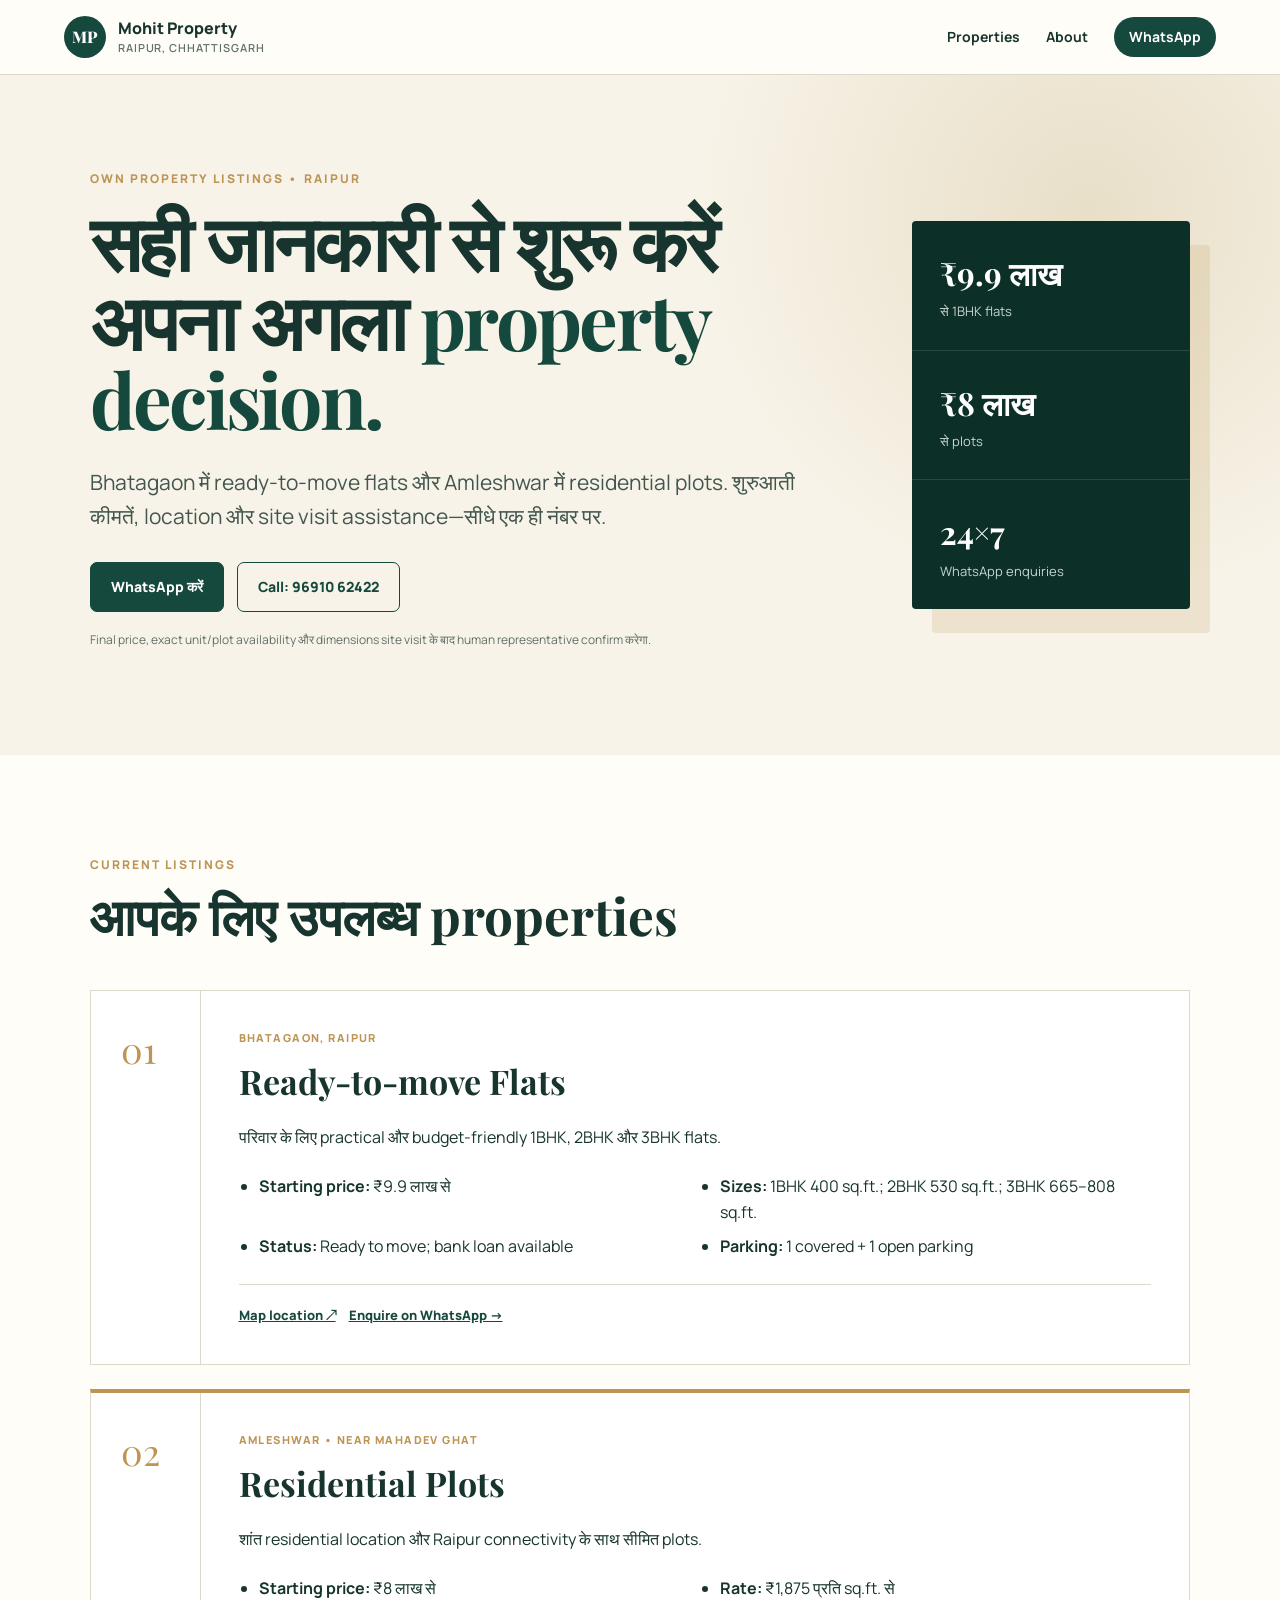
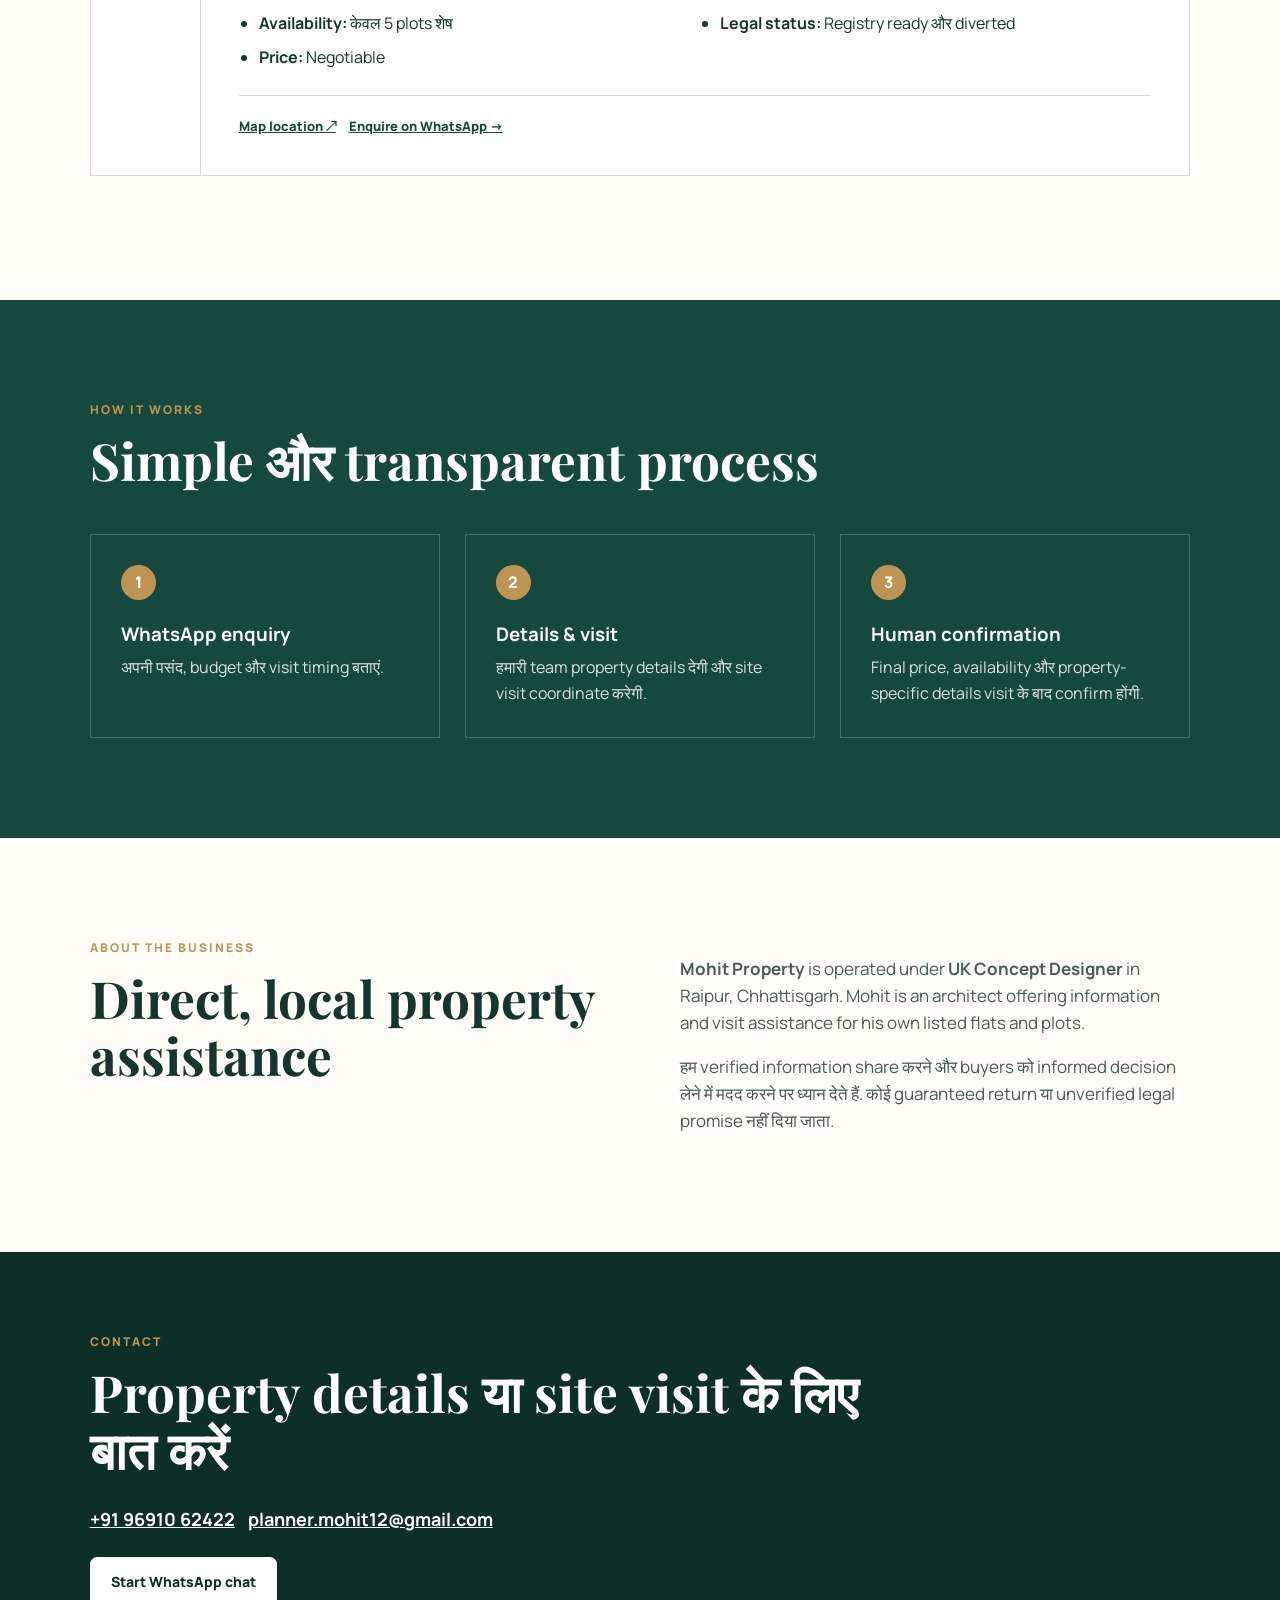
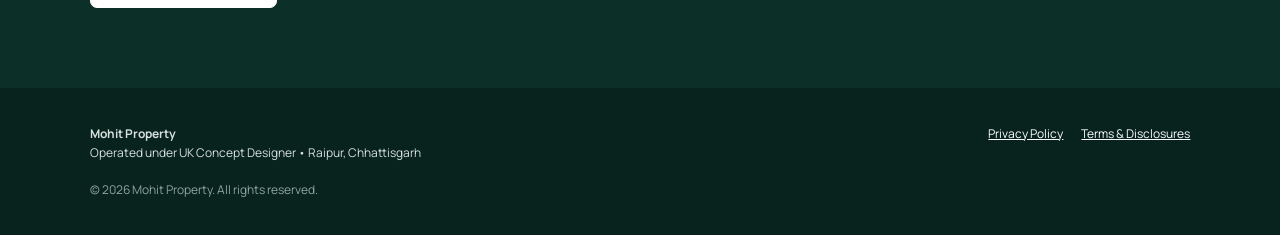
==== index.html @ 47e1366f "Add public property information site" ====
<!doctype html>
<html lang="hi">
<head>
  <meta charset="utf-8">
  <meta name="viewport" content="width=device-width, initial-scale=1">
  <meta name="description" content="Mohit Property, Raipur — Bhatagaon ready-to-move flats and Amleshwar residential plots. Direct property information and site visit assistance.">
  <title>Mohit Property | Raipur Flats & Plots</title>
  <link rel="preconnect" href="https://fonts.googleapis.com">
  <link rel="preconnect" href="https://fonts.gstatic.com" crossorigin>
  <link href="https://fonts.googleapis.com/css2?family=Manrope:wght@400;500;600;700;800&family=Playfair+Display:wght@700&display=swap" rel="stylesheet">
  <link rel="stylesheet" href="styles.css">
</head>
<body>
  <header class="topbar">
    <a class="brand" href="#home" aria-label="Mohit Property home">
      <span class="brand-mark">MP</span>
      <span>Mohit Property<small>Raipur, Chhattisgarh</small></span>
    </a>
    <nav aria-label="Main navigation">
      <a href="#properties">Properties</a>
      <a href="#about">About</a>
      <a class="nav-cta" href="https://wa.me/919691062422?text=Namaste%2C%20mujhe%20property%20details%20chahiye." target="_blank" rel="noopener">WhatsApp</a>
    </nav>
  </header>

  <main>
    <section class="hero" id="home">
      <div class="hero-copy">
        <p class="eyebrow">OWN PROPERTY LISTINGS • RAIPUR</p>
        <h1>सही जानकारी से शुरू करें अपना अगला <em>property decision.</em></h1>
        <p class="lead">Bhatagaon में ready-to-move flats और Amleshwar में residential plots. शुरुआती कीमतें, location और site visit assistance—सीधे एक ही नंबर पर.</p>
        <div class="actions">
          <a class="btn primary" href="https://wa.me/919691062422?text=Namaste%2C%20mujhe%20property%20details%20chahiye." target="_blank" rel="noopener">WhatsApp करें</a>
          <a class="btn secondary" href="tel:+919691062422">Call: 96910 62422</a>
        </div>
        <p class="fineprint">Final price, exact unit/plot availability और dimensions site visit के बाद human representative confirm करेगा.</p>
      </div>
      <div class="hero-card" aria-label="Property highlights">
        <div><strong>₹9.9 लाख</strong><span>से 1BHK flats</span></div>
        <div><strong>₹8 लाख</strong><span>से plots</span></div>
        <div><strong>24×7</strong><span>WhatsApp enquiries</span></div>
      </div>
    </section>

    <section class="properties" id="properties">
      <div class="section-head">
        <p class="eyebrow">CURRENT LISTINGS</p>
        <h2>आपके लिए उपलब्ध properties</h2>
      </div>

      <article class="property-card">
        <div class="property-index">01</div>
        <div class="property-content">
          <p class="location">BHATAGAON, RAIPUR</p>
          <h3>Ready-to-move Flats</h3>
          <p>परिवार के लिए practical और budget-friendly 1BHK, 2BHK और 3BHK flats.</p>
          <ul>
            <li><b>Starting price:</b> ₹9.9 लाख से</li>
            <li><b>Sizes:</b> 1BHK 400 sq.ft.; 2BHK 530 sq.ft.; 3BHK 665–808 sq.ft.</li>
            <li><b>Status:</b> Ready to move; bank loan available</li>
            <li><b>Parking:</b> 1 covered + 1 open parking</li>
          </ul>
          <div class="card-actions">
            <a href="https://maps.app.goo.gl/QeDPmbqixXpA8thv7" target="_blank" rel="noopener">Map location ↗</a>
            <a href="https://wa.me/919691062422?text=Namaste%2C%20mujhe%20Bhatagaon%20flats%20ki%20details%20aur%20site%20visit%20chahiye." target="_blank" rel="noopener">Enquire on WhatsApp →</a>
          </div>
        </div>
      </article>

      <article class="property-card accent">
        <div class="property-index">02</div>
        <div class="property-content">
          <p class="location">AMLESHWAR • NEAR MAHADEV GHAT</p>
          <h3>Residential Plots</h3>
          <p>शांत residential location और Raipur connectivity के साथ सीमित plots.</p>
          <ul>
            <li><b>Starting price:</b> ₹8 लाख से</li>
            <li><b>Rate:</b> ₹1,875 प्रति sq.ft. से</li>
            <li><b>Availability:</b> केवल 5 plots शेष</li>
            <li><b>Legal status:</b> Registry ready और diverted</li>
            <li><b>Price:</b> Negotiable</li>
          </ul>
          <div class="card-actions">
            <a href="https://maps.app.goo.gl/VsrnzoVqdcRHxfj5A" target="_blank" rel="noopener">Map location ↗</a>
            <a href="https://wa.me/919691062422?text=Namaste%2C%20mujhe%20Amleshwar%20plots%20ki%20details%20aur%20site%20visit%20chahiye." target="_blank" rel="noopener">Enquire on WhatsApp →</a>
          </div>
        </div>
      </article>
    </section>

    <section class="process">
      <div class="section-head">
        <p class="eyebrow">HOW IT WORKS</p>
        <h2>Simple और transparent process</h2>
      </div>
      <div class="steps">
        <div><span>1</span><h3>WhatsApp enquiry</h3><p>अपनी पसंद, budget और visit timing बताएं.</p></div>
        <div><span>2</span><h3>Details & visit</h3><p>हमारी team property details देगी और site visit coordinate करेगी.</p></div>
        <div><span>3</span><h3>Human confirmation</h3><p>Final price, availability और property-specific details visit के बाद confirm होंगी.</p></div>
      </div>
    </section>

    <section class="about" id="about">
      <div>
        <p class="eyebrow">ABOUT THE BUSINESS</p>
        <h2>Direct, local property assistance</h2>
      </div>
      <div>
        <p><strong>Mohit Property</strong> is operated under <strong>UK Concept Designer</strong> in Raipur, Chhattisgarh. Mohit is an architect offering information and visit assistance for his own listed flats and plots.</p>
        <p>हम verified information share करने और buyers को informed decision लेने में मदद करने पर ध्यान देते हैं. कोई guaranteed return या unverified legal promise नहीं दिया जाता.</p>
      </div>
    </section>

    <section class="contact">
      <p class="eyebrow">CONTACT</p>
      <h2>Property details या site visit के लिए बात करें</h2>
      <div class="contact-links">
        <a href="tel:+919691062422">+91 96910 62422</a>
        <a href="mailto:planner.mohit12@gmail.com">planner.mohit12@gmail.com</a>
      </div>
      <a class="btn light" href="https://wa.me/919691062422?text=Namaste%2C%20mujhe%20property%20details%20chahiye." target="_blank" rel="noopener">Start WhatsApp chat</a>
    </section>
  </main>

  <footer>
    <div><strong>Mohit Property</strong><span>Operated under UK Concept Designer • Raipur, Chhattisgarh</span></div>
    <div class="footer-links"><a href="privacy.html">Privacy Policy</a><a href="terms.html">Terms & Disclosures</a></div>
    <p>© 2026 Mohit Property. All rights reserved.</p>
  </footer>
</body>
</html>
---- styles.css ----
:root{--ink:#17352e;--forest:#16493d;--deep:#0c2f28;--cream:#f7f3e8;--paper:#fffdf8;--gold:#bd9454;--muted:#607069;--line:#dcd8ca}*{box-sizing:border-box}html{scroll-behavior:smooth}body{margin:0;background:var(--paper);color:var(--ink);font-family:Manrope,Arial,sans-serif;line-height:1.6}.topbar{position:sticky;top:0;z-index:10;display:flex;align-items:center;justify-content:space-between;padding:16px clamp(20px,5vw,72px);background:rgba(255,253,248,.94);border-bottom:1px solid var(--line);backdrop-filter:blur(12px)}.brand{display:flex;align-items:center;gap:12px;color:var(--ink);text-decoration:none;font-weight:800;line-height:1.15}.brand small{display:block;margin-top:4px;color:var(--muted);font-size:11px;font-weight:600;letter-spacing:.08em;text-transform:uppercase}.brand-mark{display:grid;place-items:center;width:42px;height:42px;border-radius:50%;background:var(--forest);color:white;font-family:"Playfair Display",serif}.topbar nav{display:flex;align-items:center;gap:26px}.topbar nav a{color:var(--ink);font-size:14px;font-weight:700;text-decoration:none}.topbar .nav-cta{padding:9px 15px;border-radius:999px;background:var(--forest);color:white}.hero{display:grid;grid-template-columns:minmax(0,1.45fr) minmax(270px,.55fr);gap:clamp(35px,7vw,110px);align-items:center;min-height:680px;padding:90px clamp(20px,7vw,110px);background:radial-gradient(circle at 85% 20%,#e8dfc8 0,transparent 32%),var(--cream)}.eyebrow{margin:0 0 13px;color:var(--gold);font-size:12px;font-weight:800;letter-spacing:.17em}.hero h1{max-width:850px;margin:0;font-family:"Playfair Display",Georgia,serif;font-size:clamp(43px,6vw,79px);line-height:1.03;letter-spacing:-.035em}.hero h1 em{color:var(--forest);font-style:normal}.lead{max-width:720px;margin:28px 0;color:#42564f;font-size:clamp(17px,2vw,21px)}.actions,.card-actions,.contact-links{display:flex;flex-wrap:wrap;gap:13px}.btn{display:inline-block;padding:13px 20px;border:1px solid var(--forest);border-radius:7px;font-size:14px;font-weight:800;text-decoration:none}.btn.primary{background:var(--forest);color:white}.btn.secondary{color:var(--forest)}.btn.light{margin-top:24px;border-color:white;background:white;color:var(--deep)}.fineprint{max-width:700px;margin-top:18px;color:var(--muted);font-size:12px}.hero-card{overflow:hidden;border-radius:4px;background:var(--deep);box-shadow:20px 24px 0 rgba(189,148,84,.18);color:white}.hero-card div{padding:26px 28px;border-bottom:1px solid rgba(255,255,255,.12)}.hero-card div:last-child{border:0}.hero-card strong{display:block;font-family:"Playfair Display",serif;font-size:32px}.hero-card span{color:#c9d5d0;font-size:13px}.properties,.process,.about{padding:100px clamp(20px,7vw,110px)}.section-head{margin-bottom:45px}.section-head h2,.about h2,.contact h2,.legal h1{margin:0;font-family:"Playfair Display",serif;font-size:clamp(34px,4vw,54px);line-height:1.12}.property-card{display:grid;grid-template-columns:110px 1fr;margin-bottom:24px;border:1px solid var(--line);background:white}.property-index{padding:30px;border-right:1px solid var(--line);color:var(--gold);font-family:"Playfair Display",serif;font-size:36px}.property-content{padding:38px}.property-content .location{margin:0 0 8px;color:var(--gold);font-size:11px;font-weight:800;letter-spacing:.13em}.property-content h3{margin:0;font-family:"Playfair Display",serif;font-size:34px}.property-content ul{display:grid;grid-template-columns:repeat(2,minmax(0,1fr));gap:9px 30px;margin:24px 0;padding-left:20px}.card-actions{padding-top:20px;border-top:1px solid var(--line)}.card-actions a{color:var(--forest);font-size:13px;font-weight:800}.accent{border-top:4px solid var(--gold)}.process{background:var(--forest);color:white}.process .section-head h2{color:white}.steps{display:grid;grid-template-columns:repeat(3,1fr);gap:25px}.steps div{padding:30px;border:1px solid rgba(255,255,255,.2)}.steps span{display:grid;place-items:center;width:35px;height:35px;border-radius:50%;background:var(--gold);font-weight:800}.steps h3{margin:20px 0 5px}.steps p{margin:0;color:#d9e2df}.about{display:grid;grid-template-columns:1fr 1fr;gap:80px}.about>div:last-child{color:#485b55;font-size:17px}.contact{padding:80px clamp(20px,7vw,110px);background:var(--deep);color:white}.contact h2{max-width:780px}.contact-links{margin-top:26px}.contact-links a{color:white;font-size:18px;font-weight:700}footer{display:grid;grid-template-columns:1fr auto;gap:18px;padding:36px clamp(20px,7vw,110px);background:#08231e;color:#d7e0dd;font-size:12px}footer strong,footer span{display:block}.footer-links{display:flex;gap:18px}.footer-links a{color:white}footer p{grid-column:1/-1;margin:0;color:#91a49d}.legal{max-width:900px;margin:0 auto;padding:80px 24px}.legal h2{margin-top:36px}.legal a{color:var(--forest)}.legal .back{display:inline-block;margin-bottom:30px;font-weight:800;text-decoration:none}.legal .updated{color:var(--muted);font-size:13px}@media(max-width:760px){.topbar nav>a:not(.nav-cta){display:none}.hero{grid-template-columns:1fr;min-height:auto;padding-top:70px}.hero-card{box-shadow:10px 12px 0 rgba(189,148,84,.18)}.property-card{grid-template-columns:1fr}.property-index{padding:16px 24px;border-right:0;border-bottom:1px solid var(--line);font-size:25px}.property-content{padding:25px}.property-content ul,.steps,.about{grid-template-columns:1fr}.about{gap:20px}footer{grid-template-columns:1fr}.footer-links{flex-wrap:wrap}}
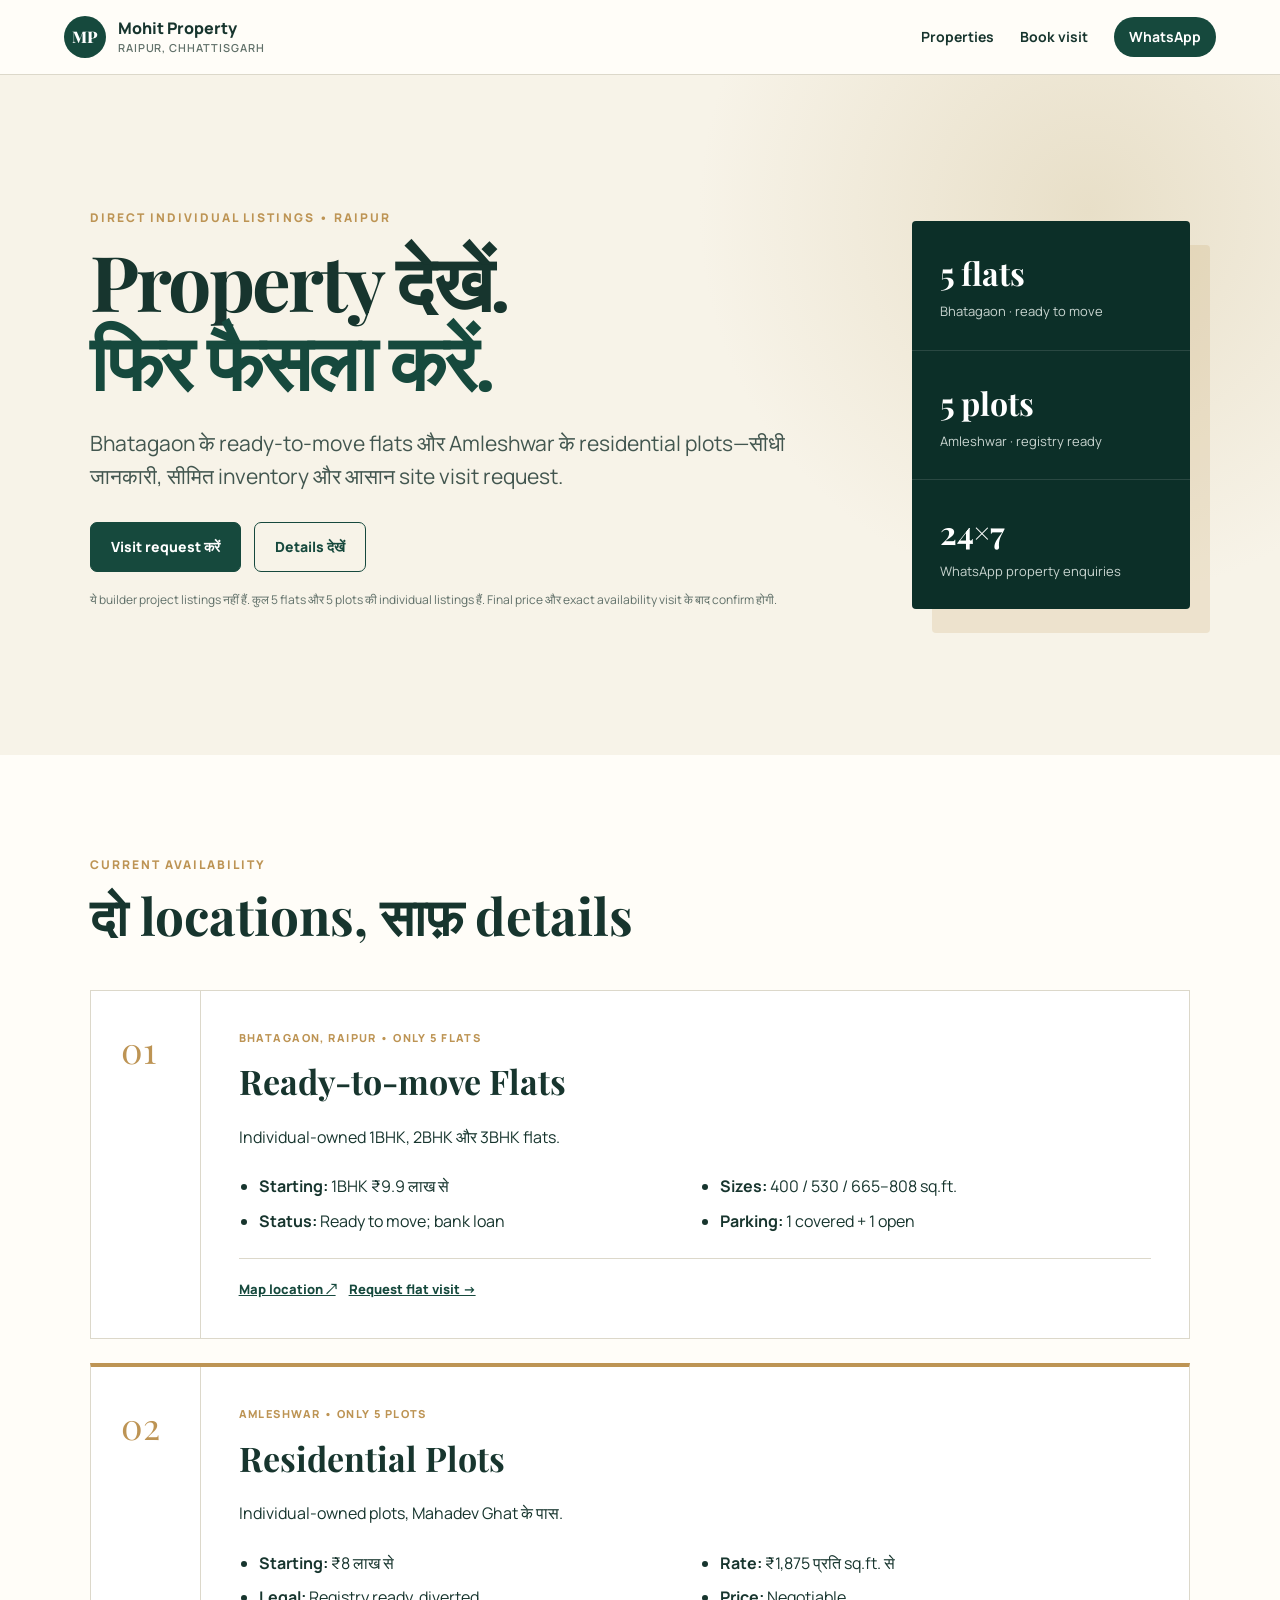
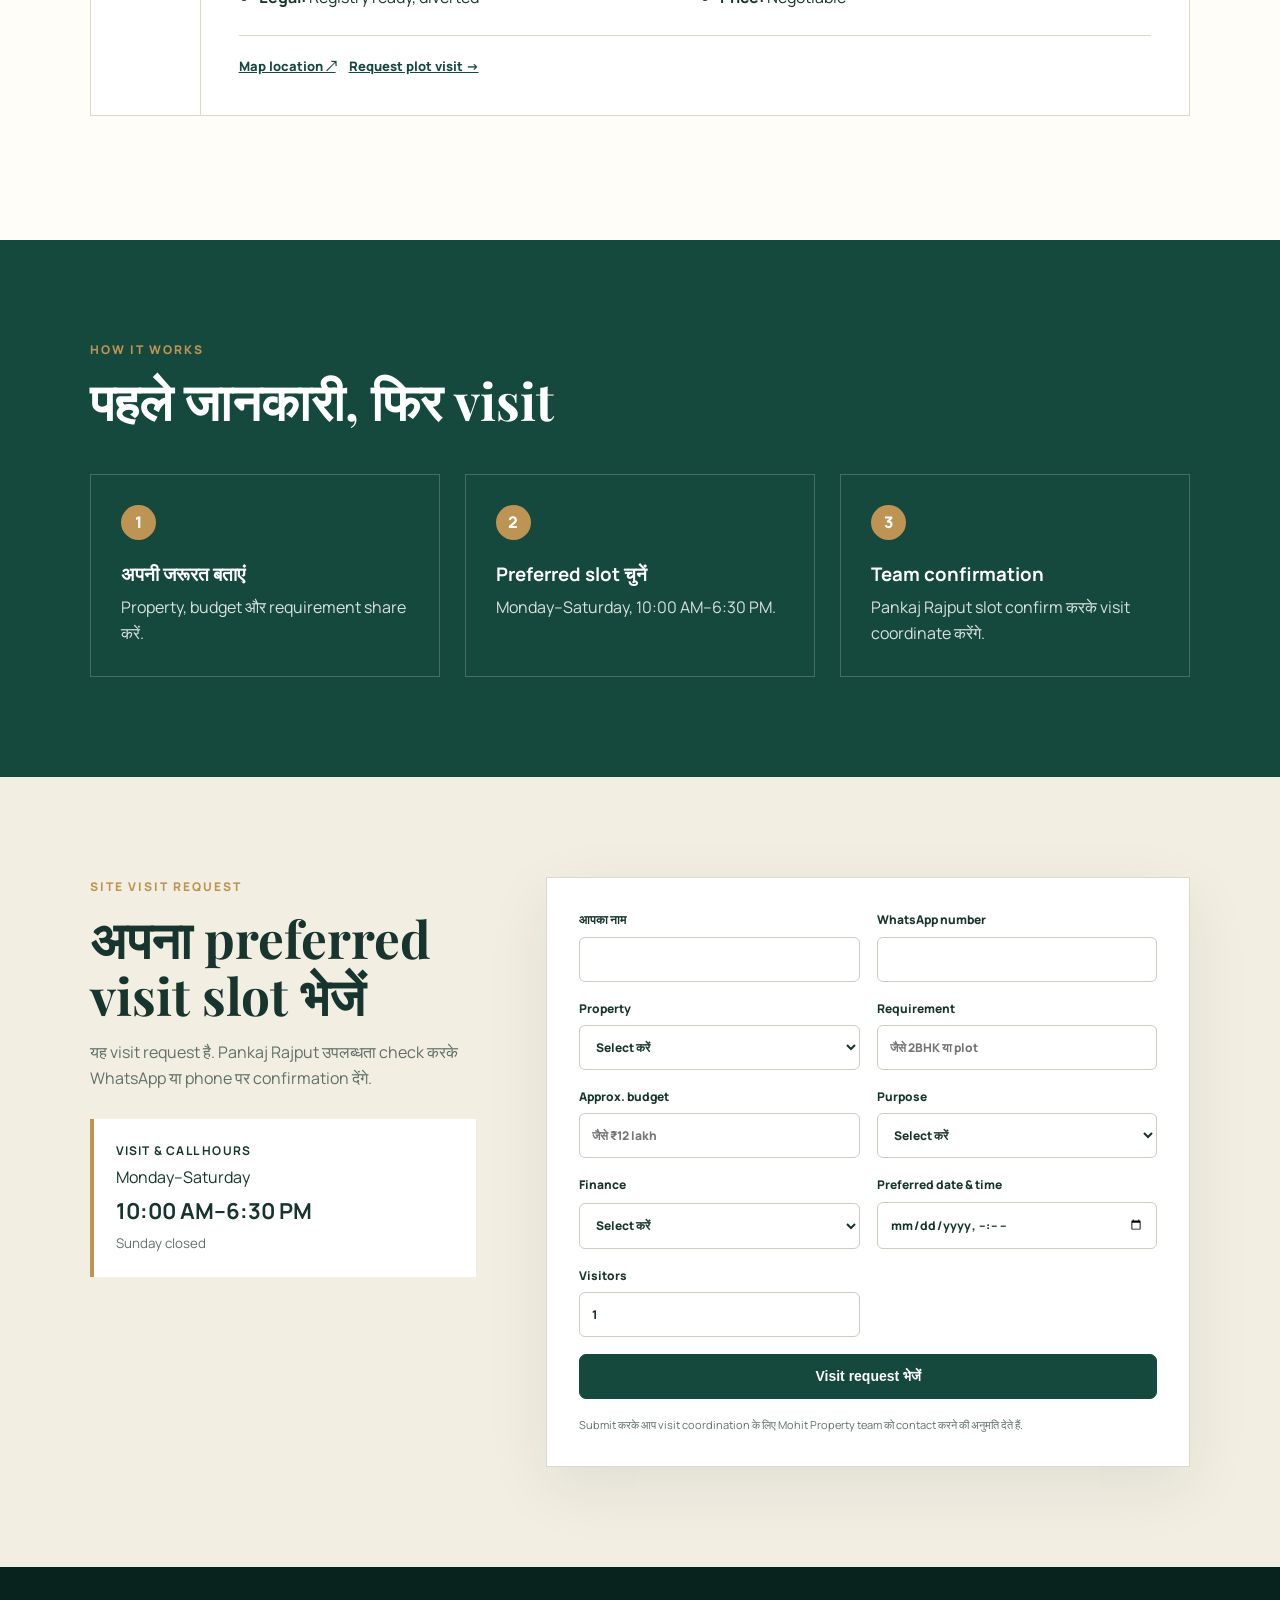
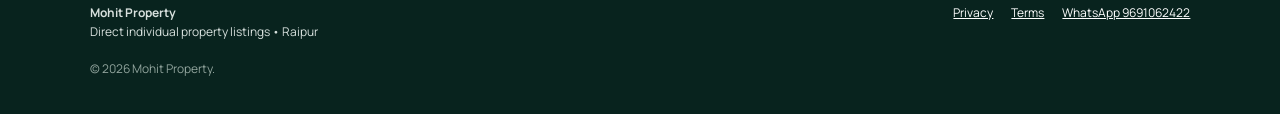
==== commit ddf9de71: "Add professional visit request experience" ====
--- a/index.html
+++ b/index.html
@@ -1,131 +1,30 @@
 <!doctype html>
 <html lang="hi">
 <head>
-  <meta charset="utf-8">
-  <meta name="viewport" content="width=device-width, initial-scale=1">
-  <meta name="description" content="Mohit Property, Raipur — Bhatagaon ready-to-move flats and Amleshwar residential plots. Direct property information and site visit assistance.">
+  <meta charset="utf-8"><meta name="viewport" content="width=device-width, initial-scale=1">
+  <meta name="description" content="Mohit Property, Raipur — 5 ready-to-move flats in Bhatagaon and 5 residential plots in Amleshwar. Request a site visit online.">
   <title>Mohit Property | Raipur Flats & Plots</title>
-  <link rel="preconnect" href="https://fonts.googleapis.com">
-  <link rel="preconnect" href="https://fonts.gstatic.com" crossorigin>
-  <link href="https://fonts.googleapis.com/css2?family=Manrope:wght@400;500;600;700;800&family=Playfair+Display:wght@700&display=swap" rel="stylesheet">
-  <link rel="stylesheet" href="styles.css">
+  <link rel="preconnect" href="https://fonts.googleapis.com"><link rel="preconnect" href="https://fonts.gstatic.com" crossorigin>
+  <link href="https://fonts.googleapis.com/css2?family=Manrope:wght@400;500;600;700;800&family=Playfair+Display:wght@700&display=swap" rel="stylesheet"><link rel="stylesheet" href="styles.css">
 </head>
 <body>
-  <header class="topbar">
-    <a class="brand" href="#home" aria-label="Mohit Property home">
-      <span class="brand-mark">MP</span>
-      <span>Mohit Property<small>Raipur, Chhattisgarh</small></span>
-    </a>
-    <nav aria-label="Main navigation">
-      <a href="#properties">Properties</a>
-      <a href="#about">About</a>
-      <a class="nav-cta" href="https://wa.me/919691062422?text=Namaste%2C%20mujhe%20property%20details%20chahiye." target="_blank" rel="noopener">WhatsApp</a>
-    </nav>
-  </header>
-
+  <header class="topbar"><a class="brand" href="#home"><span class="brand-mark">MP</span><span>Mohit Property<small>Raipur, Chhattisgarh</small></span></a><nav><a href="#properties">Properties</a><a href="#visit">Book visit</a><a class="nav-cta" href="https://wa.me/919691062422?text=Namaste%2C%20mujhe%20property%20details%20chahiye." target="_blank" rel="noopener">WhatsApp</a></nav></header>
   <main>
-    <section class="hero" id="home">
-      <div class="hero-copy">
-        <p class="eyebrow">OWN PROPERTY LISTINGS • RAIPUR</p>
-        <h1>सही जानकारी से शुरू करें अपना अगला <em>property decision.</em></h1>
-        <p class="lead">Bhatagaon में ready-to-move flats और Amleshwar में residential plots. शुरुआती कीमतें, location और site visit assistance—सीधे एक ही नंबर पर.</p>
-        <div class="actions">
-          <a class="btn primary" href="https://wa.me/919691062422?text=Namaste%2C%20mujhe%20property%20details%20chahiye." target="_blank" rel="noopener">WhatsApp करें</a>
-          <a class="btn secondary" href="tel:+919691062422">Call: 96910 62422</a>
-        </div>
-        <p class="fineprint">Final price, exact unit/plot availability और dimensions site visit के बाद human representative confirm करेगा.</p>
-      </div>
-      <div class="hero-card" aria-label="Property highlights">
-        <div><strong>₹9.9 लाख</strong><span>से 1BHK flats</span></div>
-        <div><strong>₹8 लाख</strong><span>से plots</span></div>
-        <div><strong>24×7</strong><span>WhatsApp enquiries</span></div>
-      </div>
+    <section class="hero" id="home"><div class="hero-copy"><p class="eyebrow">DIRECT INDIVIDUAL LISTINGS • RAIPUR</p><h1>Property देखें.<br><em>फिर फैसला करें.</em></h1><p class="lead">Bhatagaon के ready-to-move flats और Amleshwar के residential plots—सीधी जानकारी, सीमित inventory और आसान site visit request.</p><div class="actions"><a class="btn primary" href="#visit">Visit request करें</a><a class="btn secondary" href="#properties">Details देखें</a></div><p class="fineprint">ये builder project listings नहीं हैं. कुल 5 flats और 5 plots की individual listings हैं. Final price और exact availability visit के बाद confirm होगी.</p></div><div class="hero-card"><div><strong>5 flats</strong><span>Bhatagaon · ready to move</span></div><div><strong>5 plots</strong><span>Amleshwar · registry ready</span></div><div><strong>24×7</strong><span>WhatsApp property enquiries</span></div></div></section>
+    <section class="properties" id="properties"><div class="section-head"><p class="eyebrow">CURRENT AVAILABILITY</p><h2>दो locations, साफ़ details</h2></div>
+      <article class="property-card"><div class="property-index">01</div><div class="property-content"><p class="location">BHATAGAON, RAIPUR • ONLY 5 FLATS</p><h3>Ready-to-move Flats</h3><p>Individual-owned 1BHK, 2BHK और 3BHK flats.</p><ul><li><b>Starting:</b> 1BHK ₹9.9 लाख से</li><li><b>Sizes:</b> 400 / 530 / 665–808 sq.ft.</li><li><b>Status:</b> Ready to move; bank loan</li><li><b>Parking:</b> 1 covered + 1 open</li></ul><div class="card-actions"><a href="https://maps.app.goo.gl/QeDPmbqixXpA8thv7" target="_blank" rel="noopener">Map location ↗</a><a href="#visit" data-property="property-bhatagaon">Request flat visit →</a></div></div></article>
+      <article class="property-card accent"><div class="property-index">02</div><div class="property-content"><p class="location">AMLESHWAR • ONLY 5 PLOTS</p><h3>Residential Plots</h3><p>Individual-owned plots, Mahadev Ghat के पास.</p><ul><li><b>Starting:</b> ₹8 लाख से</li><li><b>Rate:</b> ₹1,875 प्रति sq.ft. से</li><li><b>Legal:</b> Registry ready, diverted</li><li><b>Price:</b> Negotiable</li></ul><div class="card-actions"><a href="https://maps.app.goo.gl/VsrnzoVqdcRHxfj5A" target="_blank" rel="noopener">Map location ↗</a><a href="#visit" data-property="property-amleshwar">Request plot visit →</a></div></div></article>
     </section>
-
-    <section class="properties" id="properties">
-      <div class="section-head">
-        <p class="eyebrow">CURRENT LISTINGS</p>
-        <h2>आपके लिए उपलब्ध properties</h2>
-      </div>
-
-      <article class="property-card">
-        <div class="property-index">01</div>
-        <div class="property-content">
-          <p class="location">BHATAGAON, RAIPUR</p>
-          <h3>Ready-to-move Flats</h3>
-          <p>परिवार के लिए practical और budget-friendly 1BHK, 2BHK और 3BHK flats.</p>
-          <ul>
-            <li><b>Starting price:</b> ₹9.9 लाख से</li>
-            <li><b>Sizes:</b> 1BHK 400 sq.ft.; 2BHK 530 sq.ft.; 3BHK 665–808 sq.ft.</li>
-            <li><b>Status:</b> Ready to move; bank loan available</li>
-            <li><b>Parking:</b> 1 covered + 1 open parking</li>
-          </ul>
-          <div class="card-actions">
-            <a href="https://maps.app.goo.gl/QeDPmbqixXpA8thv7" target="_blank" rel="noopener">Map location ↗</a>
-            <a href="https://wa.me/919691062422?text=Namaste%2C%20mujhe%20Bhatagaon%20flats%20ki%20details%20aur%20site%20visit%20chahiye." target="_blank" rel="noopener">Enquire on WhatsApp →</a>
-          </div>
-        </div>
-      </article>
-
-      <article class="property-card accent">
-        <div class="property-index">02</div>
-        <div class="property-content">
-          <p class="location">AMLESHWAR • NEAR MAHADEV GHAT</p>
-          <h3>Residential Plots</h3>
-          <p>शांत residential location और Raipur connectivity के साथ सीमित plots.</p>
-          <ul>
-            <li><b>Starting price:</b> ₹8 लाख से</li>
-            <li><b>Rate:</b> ₹1,875 प्रति sq.ft. से</li>
-            <li><b>Availability:</b> केवल 5 plots शेष</li>
-            <li><b>Legal status:</b> Registry ready और diverted</li>
-            <li><b>Price:</b> Negotiable</li>
-          </ul>
-          <div class="card-actions">
-            <a href="https://maps.app.goo.gl/VsrnzoVqdcRHxfj5A" target="_blank" rel="noopener">Map location ↗</a>
-            <a href="https://wa.me/919691062422?text=Namaste%2C%20mujhe%20Amleshwar%20plots%20ki%20details%20aur%20site%20visit%20chahiye." target="_blank" rel="noopener">Enquire on WhatsApp →</a>
-          </div>
-        </div>
-      </article>
-    </section>
-
-    <section class="process">
-      <div class="section-head">
-        <p class="eyebrow">HOW IT WORKS</p>
-        <h2>Simple और transparent process</h2>
-      </div>
-      <div class="steps">
-        <div><span>1</span><h3>WhatsApp enquiry</h3><p>अपनी पसंद, budget और visit timing बताएं.</p></div>
-        <div><span>2</span><h3>Details & visit</h3><p>हमारी team property details देगी और site visit coordinate करेगी.</p></div>
-        <div><span>3</span><h3>Human confirmation</h3><p>Final price, availability और property-specific details visit के बाद confirm होंगी.</p></div>
-      </div>
-    </section>
-
-    <section class="about" id="about">
-      <div>
-        <p class="eyebrow">ABOUT THE BUSINESS</p>
-        <h2>Direct, local property assistance</h2>
-      </div>
-      <div>
-        <p><strong>Mohit Property</strong> is operated under <strong>UK Concept Designer</strong> in Raipur, Chhattisgarh. Mohit is an architect offering information and visit assistance for his own listed flats and plots.</p>
-        <p>हम verified information share करने और buyers को informed decision लेने में मदद करने पर ध्यान देते हैं. कोई guaranteed return या unverified legal promise नहीं दिया जाता.</p>
-      </div>
-    </section>
-
-    <section class="contact">
-      <p class="eyebrow">CONTACT</p>
-      <h2>Property details या site visit के लिए बात करें</h2>
-      <div class="contact-links">
-        <a href="tel:+919691062422">+91 96910 62422</a>
-        <a href="mailto:planner.mohit12@gmail.com">planner.mohit12@gmail.com</a>
-      </div>
-      <a class="btn light" href="https://wa.me/919691062422?text=Namaste%2C%20mujhe%20property%20details%20chahiye." target="_blank" rel="noopener">Start WhatsApp chat</a>
+    <section class="process"><div class="section-head"><p class="eyebrow">HOW IT WORKS</p><h2>पहले जानकारी, फिर visit</h2></div><div class="steps"><div><span>1</span><h3>अपनी जरूरत बताएं</h3><p>Property, budget और requirement share करें.</p></div><div><span>2</span><h3>Preferred slot चुनें</h3><p>Monday–Saturday, 10:00 AM–6:30 PM.</p></div><div><span>3</span><h3>Team confirmation</h3><p>Pankaj Rajput slot confirm करके visit coordinate करेंगे.</p></div></div></section>
+    <section class="visit-section" id="visit"><div class="visit-intro"><p class="eyebrow">SITE VISIT REQUEST</p><h2>अपना preferred visit slot भेजें</h2><p>यह visit request है. Pankaj Rajput उपलब्धता check करके WhatsApp या phone पर confirmation देंगे.</p><div class="hours"><b>Visit & call hours</b><span>Monday–Saturday</span><strong>10:00 AM–6:30 PM</strong><small>Sunday closed</small></div></div>
+      <form id="visit-form" class="visit-form"><label>आपका नाम<input name="name" required minlength="2" autocomplete="name"></label><label>WhatsApp number<input name="phone" required inputmode="tel" autocomplete="tel" pattern="[0-9 +()-]{10,16}"></label><label>Property<select name="propertyId" required><option value="">Select करें</option><option value="property-bhatagaon">Bhatagaon Flats</option><option value="property-amleshwar">Amleshwar Plots</option></select></label><label>Requirement<input name="requirement" placeholder="जैसे 2BHK या plot"></label><label>Approx. budget<input name="budget" placeholder="जैसे ₹12 lakh"></label><label>Purpose<select name="purpose"><option value="">Select करें</option><option>Self-use</option><option>Investment</option></select></label><label>Finance<select name="finance"><option value="">Select करें</option><option>Loan चाहिए</option><option>Self-funded</option><option>अभी तय नहीं</option></select></label><label>Preferred date & time<input name="preferredAt" type="datetime-local" required></label><label>Visitors<input name="visitors" type="number" min="1" max="10" value="1"></label><label class="trap" aria-hidden="true">Website<input name="website" tabindex="-1" autocomplete="off"></label><button class="btn primary" type="submit">Visit request भेजें</button><p class="form-note">Submit करके आप visit coordination के लिए Mohit Property team को contact करने की अनुमति देते हैं.</p><div id="form-status" class="form-status" role="status" aria-live="polite"></div></form>
     </section>
   </main>
-
-  <footer>
-    <div><strong>Mohit Property</strong><span>Operated under UK Concept Designer • Raipur, Chhattisgarh</span></div>
-    <div class="footer-links"><a href="privacy.html">Privacy Policy</a><a href="terms.html">Terms & Disclosures</a></div>
-    <p>© 2026 Mohit Property. All rights reserved.</p>
-  </footer>
-</body>
-</html>
+  <footer><div><strong>Mohit Property</strong><span>Direct individual property listings • Raipur</span></div><div class="footer-links"><a href="privacy.html">Privacy</a><a href="terms.html">Terms</a><a href="https://wa.me/919691062422" target="_blank" rel="noopener">WhatsApp 9691062422</a></div><p>© 2026 Mohit Property.</p></footer>
+  <script>
+    const form=document.querySelector('#visit-form'),statusBox=document.querySelector('#form-status'),dateInput=form.elements.preferredAt;
+    const now=new Date(Date.now()+30*60*1000);now.setMinutes(Math.ceil(now.getMinutes()/15)*15,0,0);dateInput.min=new Date(now.getTime()-now.getTimezoneOffset()*60000).toISOString().slice(0,16);
+    document.querySelectorAll('[data-property]').forEach(link=>link.addEventListener('click',()=>{form.elements.propertyId.value=link.dataset.property;}));
+    form.addEventListener('submit',async event=>{event.preventDefault();const button=form.querySelector('button');button.disabled=true;button.textContent='Request save हो रही है…';statusBox.className='form-status';statusBox.textContent='';try{const payload=Object.fromEntries(new FormData(form));payload.preferredAt=new Date(payload.preferredAt).toISOString();const response=await fetch('https://mohit-property-crm-raipur.mohitsolanki.chatgpt.site/api/public/visit-request',{method:'POST',headers:{'content-type':'application/json'},body:JSON.stringify(payload)});const data=await response.json();if(!response.ok)throw new Error(data.error||'Request save नहीं हुई.');statusBox.className='form-status success';statusBox.innerHTML=`<strong>Visit request received.</strong><br>Request ID: ${data.requestId}. Pankaj Rajput slot confirm करने के लिए contact करेंगे.`;form.reset();}catch(error){statusBox.className='form-status error';statusBox.textContent=error.message+' जरूरत हो तो WhatsApp 9691062422 पर message करें.';}finally{button.disabled=false;button.textContent='Visit request भेजें';}});
+  </script>
+</body></html>
--- a/styles.css
+++ b/styles.css
@@ -1 +1,10 @@
-:root{--ink:#17352e;--forest:#16493d;--deep:#0c2f28;--cream:#f7f3e8;--paper:#fffdf8;--gold:#bd9454;--muted:#607069;--line:#dcd8ca}*{box-sizing:border-box}html{scroll-behavior:smooth}body{margin:0;background:var(--paper);color:var(--ink);font-family:Manrope,Arial,sans-serif;line-height:1.6}.topbar{position:sticky;top:0;z-index:10;display:flex;align-items:center;justify-content:space-between;padding:16px clamp(20px,5vw,72px);background:rgba(255,253,248,.94);border-bottom:1px solid var(--line);backdrop-filter:blur(12px)}.brand{display:flex;align-items:center;gap:12px;color:var(--ink);text-decoration:none;font-weight:800;line-height:1.15}.brand small{display:block;margin-top:4px;color:var(--muted);font-size:11px;font-weight:600;letter-spacing:.08em;text-transform:uppercase}.brand-mark{display:grid;place-items:center;width:42px;height:42px;border-radius:50%;background:var(--forest);color:white;font-family:"Playfair Display",serif}.topbar nav{display:flex;align-items:center;gap:26px}.topbar nav a{color:var(--ink);font-size:14px;font-weight:700;text-decoration:none}.topbar .nav-cta{padding:9px 15px;border-radius:999px;background:var(--forest);color:white}.hero{display:grid;grid-template-columns:minmax(0,1.45fr) minmax(270px,.55fr);gap:clamp(35px,7vw,110px);align-items:center;min-height:680px;padding:90px clamp(20px,7vw,110px);background:radial-gradient(circle at 85% 20%,#e8dfc8 0,transparent 32%),var(--cream)}.eyebrow{margin:0 0 13px;color:var(--gold);font-size:12px;font-weight:800;letter-spacing:.17em}.hero h1{max-width:850px;margin:0;font-family:"Playfair Display",Georgia,serif;font-size:clamp(43px,6vw,79px);line-height:1.03;letter-spacing:-.035em}.hero h1 em{color:var(--forest);font-style:normal}.lead{max-width:720px;margin:28px 0;color:#42564f;font-size:clamp(17px,2vw,21px)}.actions,.card-actions,.contact-links{display:flex;flex-wrap:wrap;gap:13px}.btn{display:inline-block;padding:13px 20px;border:1px solid var(--forest);border-radius:7px;font-size:14px;font-weight:800;text-decoration:none}.btn.primary{background:var(--forest);color:white}.btn.secondary{color:var(--forest)}.btn.light{margin-top:24px;border-color:white;background:white;color:var(--deep)}.fineprint{max-width:700px;margin-top:18px;color:var(--muted);font-size:12px}.hero-card{overflow:hidden;border-radius:4px;background:var(--deep);box-shadow:20px 24px 0 rgba(189,148,84,.18);color:white}.hero-card div{padding:26px 28px;border-bottom:1px solid rgba(255,255,255,.12)}.hero-card div:last-child{border:0}.hero-card strong{display:block;font-family:"Playfair Display",serif;font-size:32px}.hero-card span{color:#c9d5d0;font-size:13px}.properties,.process,.about{padding:100px clamp(20px,7vw,110px)}.section-head{margin-bottom:45px}.section-head h2,.about h2,.contact h2,.legal h1{margin:0;font-family:"Playfair Display",serif;font-size:clamp(34px,4vw,54px);line-height:1.12}.property-card{display:grid;grid-template-columns:110px 1fr;margin-bottom:24px;border:1px solid var(--line);background:white}.property-index{padding:30px;border-right:1px solid var(--line);color:var(--gold);font-family:"Playfair Display",serif;font-size:36px}.property-content{padding:38px}.property-content .location{margin:0 0 8px;color:var(--gold);font-size:11px;font-weight:800;letter-spacing:.13em}.property-content h3{margin:0;font-family:"Playfair Display",serif;font-size:34px}.property-content ul{display:grid;grid-template-columns:repeat(2,minmax(0,1fr));gap:9px 30px;margin:24px 0;padding-left:20px}.card-actions{padding-top:20px;border-top:1px solid var(--line)}.card-actions a{color:var(--forest);font-size:13px;font-weight:800}.accent{border-top:4px solid var(--gold)}.process{background:var(--forest);color:white}.process .section-head h2{color:white}.steps{display:grid;grid-template-columns:repeat(3,1fr);gap:25px}.steps div{padding:30px;border:1px solid rgba(255,255,255,.2)}.steps span{display:grid;place-items:center;width:35px;height:35px;border-radius:50%;background:var(--gold);font-weight:800}.steps h3{margin:20px 0 5px}.steps p{margin:0;color:#d9e2df}.about{display:grid;grid-template-columns:1fr 1fr;gap:80px}.about>div:last-child{color:#485b55;font-size:17px}.contact{padding:80px clamp(20px,7vw,110px);background:var(--deep);color:white}.contact h2{max-width:780px}.contact-links{margin-top:26px}.contact-links a{color:white;font-size:18px;font-weight:700}footer{display:grid;grid-template-columns:1fr auto;gap:18px;padding:36px clamp(20px,7vw,110px);background:#08231e;color:#d7e0dd;font-size:12px}footer strong,footer span{display:block}.footer-links{display:flex;gap:18px}.footer-links a{color:white}footer p{grid-column:1/-1;margin:0;color:#91a49d}.legal{max-width:900px;margin:0 auto;padding:80px 24px}.legal h2{margin-top:36px}.legal a{color:var(--forest)}.legal .back{display:inline-block;margin-bottom:30px;font-weight:800;text-decoration:none}.legal .updated{color:var(--muted);font-size:13px}@media(max-width:760px){.topbar nav>a:not(.nav-cta){display:none}.hero{grid-template-columns:1fr;min-height:auto;padding-top:70px}.hero-card{box-shadow:10px 12px 0 rgba(189,148,84,.18)}.property-card{grid-template-columns:1fr}.property-index{padding:16px 24px;border-right:0;border-bottom:1px solid var(--line);font-size:25px}.property-content{padding:25px}.property-content ul,.steps,.about{grid-template-columns:1fr}.about{gap:20px}footer{grid-template-columns:1fr}.footer-links{flex-wrap:wrap}}
+:root{--ink:#17352e;--forest:#16493d;--deep:#0c2f28;--cream:#f7f3e8;--paper:#fffdf8;--gold:#bd9454;--muted:#607069;--line:#dcd8ca}
+*{box-sizing:border-box}html{scroll-behavior:smooth}body{margin:0;background:var(--paper);color:var(--ink);font-family:Manrope,Arial,sans-serif;line-height:1.6}
+.topbar{position:sticky;top:0;z-index:10;display:flex;align-items:center;justify-content:space-between;padding:16px clamp(20px,5vw,72px);background:rgba(255,253,248,.94);border-bottom:1px solid var(--line);backdrop-filter:blur(12px)}
+.brand{display:flex;align-items:center;gap:12px;color:var(--ink);text-decoration:none;font-weight:800;line-height:1.15}.brand small{display:block;margin-top:4px;color:var(--muted);font-size:11px;font-weight:600;letter-spacing:.08em;text-transform:uppercase}.brand-mark{display:grid;place-items:center;width:42px;height:42px;border-radius:50%;background:var(--forest);color:white;font-family:"Playfair Display",serif}.topbar nav{display:flex;align-items:center;gap:26px}.topbar nav a{color:var(--ink);font-size:14px;font-weight:700;text-decoration:none}.topbar .nav-cta{padding:9px 15px;border-radius:999px;background:var(--forest);color:white}
+.hero{display:grid;grid-template-columns:minmax(0,1.45fr) minmax(270px,.55fr);gap:clamp(35px,7vw,110px);align-items:center;min-height:680px;padding:90px clamp(20px,7vw,110px);background:radial-gradient(circle at 85% 20%,#e8dfc8 0,transparent 32%),var(--cream)}.eyebrow{margin:0 0 13px;color:var(--gold);font-size:12px;font-weight:800;letter-spacing:.17em}.hero h1{max-width:850px;margin:0;font-family:"Playfair Display",Georgia,serif;font-size:clamp(43px,6vw,79px);line-height:1.03;letter-spacing:-.035em}.hero h1 em{color:var(--forest);font-style:normal}.lead{max-width:720px;margin:28px 0;color:#42564f;font-size:clamp(17px,2vw,21px)}.actions,.card-actions{display:flex;flex-wrap:wrap;gap:13px}.btn{display:inline-block;padding:13px 20px;border:1px solid var(--forest);border-radius:7px;font-size:14px;font-weight:800;text-decoration:none}.btn.primary{background:var(--forest);color:white}.btn.secondary{color:var(--forest)}.fineprint{max-width:700px;margin-top:18px;color:var(--muted);font-size:12px}.hero-card{overflow:hidden;border-radius:4px;background:var(--deep);box-shadow:20px 24px 0 rgba(189,148,84,.18);color:white}.hero-card div{padding:26px 28px;border-bottom:1px solid rgba(255,255,255,.12)}.hero-card div:last-child{border:0}.hero-card strong{display:block;font-family:"Playfair Display",serif;font-size:32px}.hero-card span{color:#c9d5d0;font-size:13px}
+.properties,.process,.visit-section{padding:100px clamp(20px,7vw,110px)}.section-head{margin-bottom:45px}.section-head h2,.visit-intro h2,.legal h1{margin:0;font-family:"Playfair Display",serif;font-size:clamp(34px,4vw,54px);line-height:1.12}.property-card{display:grid;grid-template-columns:110px 1fr;margin-bottom:24px;border:1px solid var(--line);background:white}.property-index{padding:30px;border-right:1px solid var(--line);color:var(--gold);font-family:"Playfair Display",serif;font-size:36px}.property-content{padding:38px}.property-content .location{margin:0 0 8px;color:var(--gold);font-size:11px;font-weight:800;letter-spacing:.13em}.property-content h3{margin:0;font-family:"Playfair Display",serif;font-size:34px}.property-content ul{display:grid;grid-template-columns:repeat(2,minmax(0,1fr));gap:9px 30px;margin:24px 0;padding-left:20px}.card-actions{padding-top:20px;border-top:1px solid var(--line)}.card-actions a{color:var(--forest);font-size:13px;font-weight:800}.accent{border-top:4px solid var(--gold)}
+.process{background:var(--forest);color:white}.process .section-head h2{color:white}.steps{display:grid;grid-template-columns:repeat(3,1fr);gap:25px}.steps div{padding:30px;border:1px solid rgba(255,255,255,.2)}.steps span{display:grid;place-items:center;width:35px;height:35px;border-radius:50%;background:var(--gold);font-weight:800}.steps h3{margin:20px 0 5px}.steps p{margin:0;color:#d9e2df}
+.visit-section{display:grid;grid-template-columns:.75fr 1.25fr;gap:70px;background:#f2eee2}.visit-intro>p:not(.eyebrow){color:var(--muted)}.hours{display:grid;gap:4px;margin-top:28px;padding:22px;border-left:4px solid var(--gold);background:white}.hours b{font-size:12px;text-transform:uppercase;letter-spacing:.1em}.hours strong{font-size:22px}.hours small{color:var(--muted)}.visit-form{display:grid;grid-template-columns:1fr 1fr;gap:17px;padding:32px;background:white;border:1px solid var(--line);box-shadow:0 20px 60px rgba(12,47,40,.08)}.visit-form label{display:grid;gap:7px;color:var(--ink);font-size:12px;font-weight:800}.visit-form input,.visit-form select{width:100%;padding:12px;border:1px solid #cfcbbf;border-radius:6px;background:white;color:var(--ink);font:inherit}.visit-form button,.visit-form .form-note,.visit-form .form-status{grid-column:1/-1}.visit-form button{cursor:pointer}.visit-form button:disabled{opacity:.65}.form-note{margin:0;color:var(--muted);font-size:11px}.form-status{display:none;padding:13px;font-size:13px}.form-status.success,.form-status.error{display:block}.form-status.success{background:#e5f3e9;color:#15522f}.form-status.error{background:#fff0ed;color:#8a2d20}.trap{position:absolute!important;left:-9999px!important}
+footer{display:grid;grid-template-columns:1fr auto;gap:18px;padding:36px clamp(20px,7vw,110px);background:#08231e;color:#d7e0dd;font-size:12px}footer strong,footer span{display:block}.footer-links{display:flex;gap:18px}.footer-links a{color:white}footer p{grid-column:1/-1;margin:0;color:#91a49d}.legal{max-width:900px;margin:0 auto;padding:80px 24px}.legal h2{margin-top:36px}.legal a{color:var(--forest)}.legal .back{display:inline-block;margin-bottom:30px;font-weight:800;text-decoration:none}.legal .updated{color:var(--muted);font-size:13px}
+@media(max-width:760px){.topbar nav>a:not(.nav-cta){display:none}.hero{grid-template-columns:1fr;min-height:auto;padding-top:70px}.hero-card{box-shadow:10px 12px 0 rgba(189,148,84,.18)}.property-card{grid-template-columns:1fr}.property-index{padding:16px 24px;border-right:0;border-bottom:1px solid var(--line);font-size:25px}.property-content{padding:25px}.property-content ul,.steps,.visit-section{grid-template-columns:1fr}.visit-section{gap:28px}.visit-form{grid-template-columns:1fr;padding:22px}footer{grid-template-columns:1fr}.footer-links{flex-wrap:wrap}}
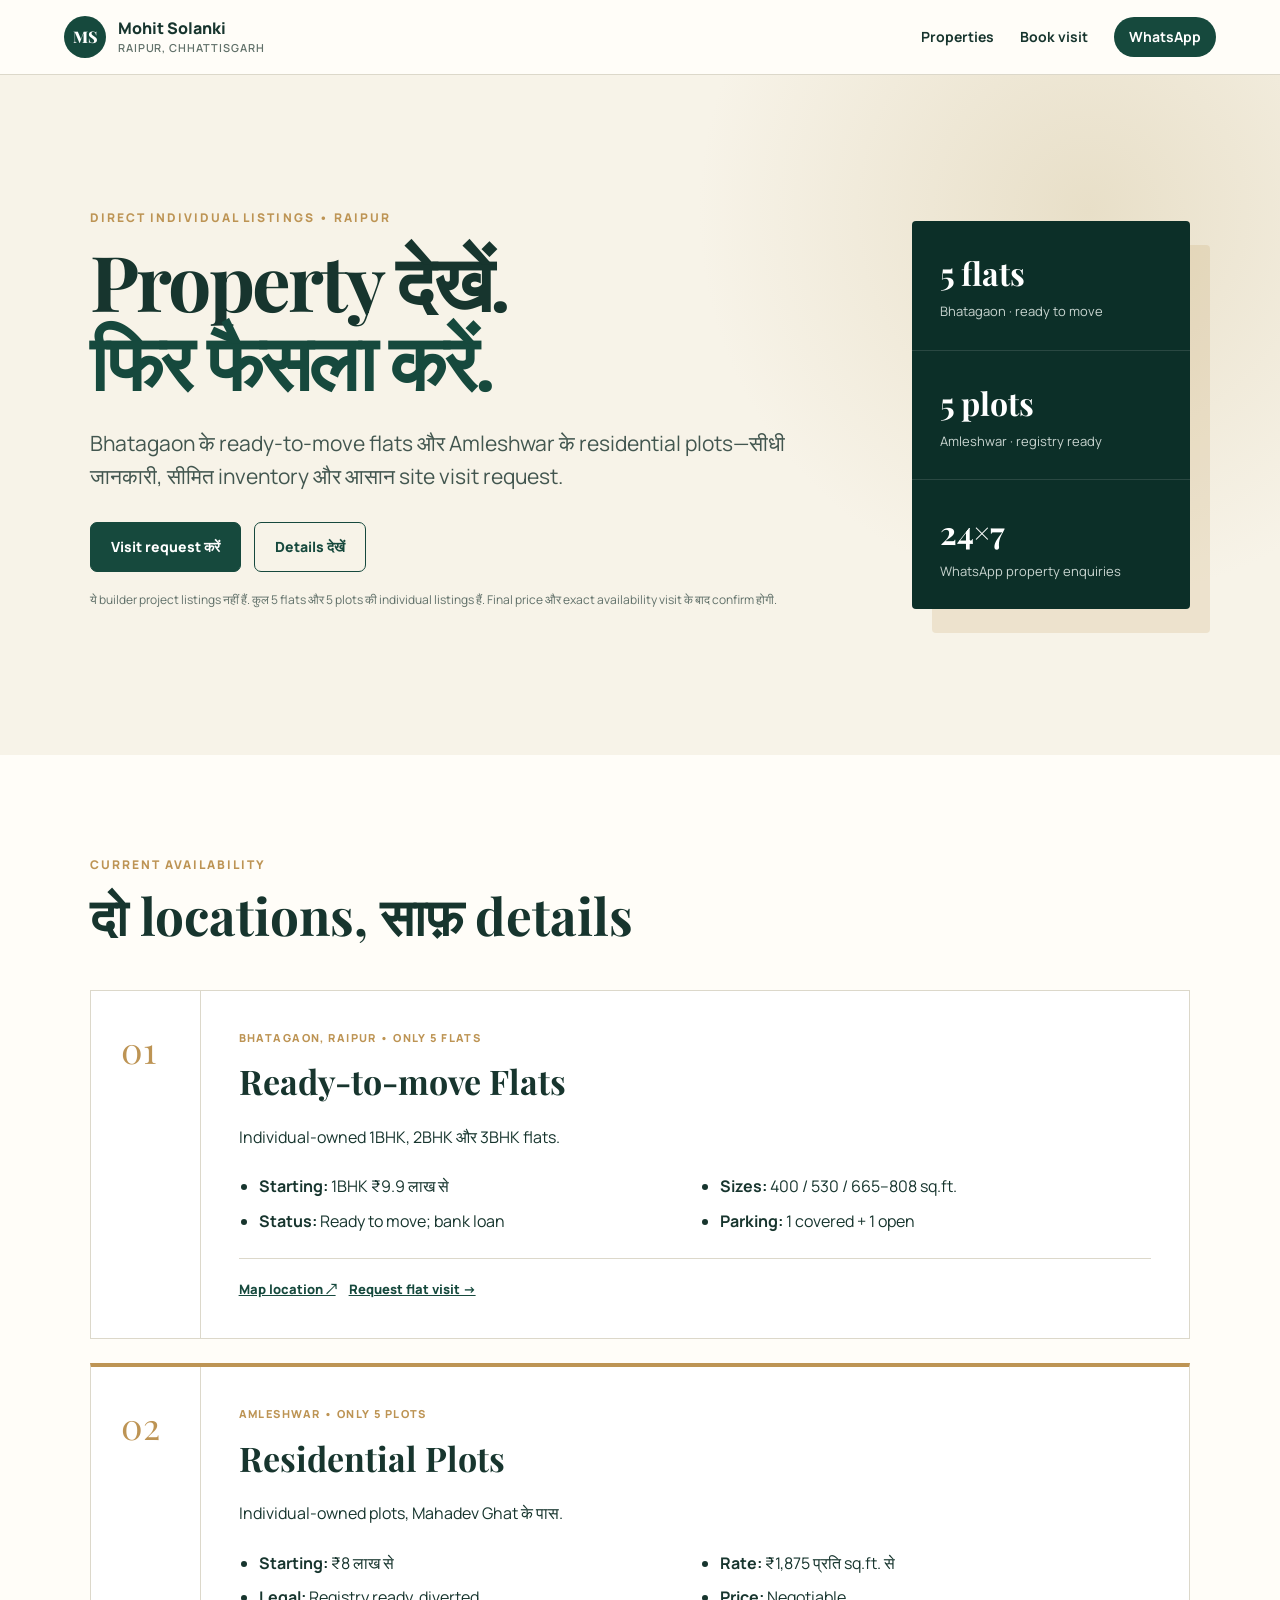
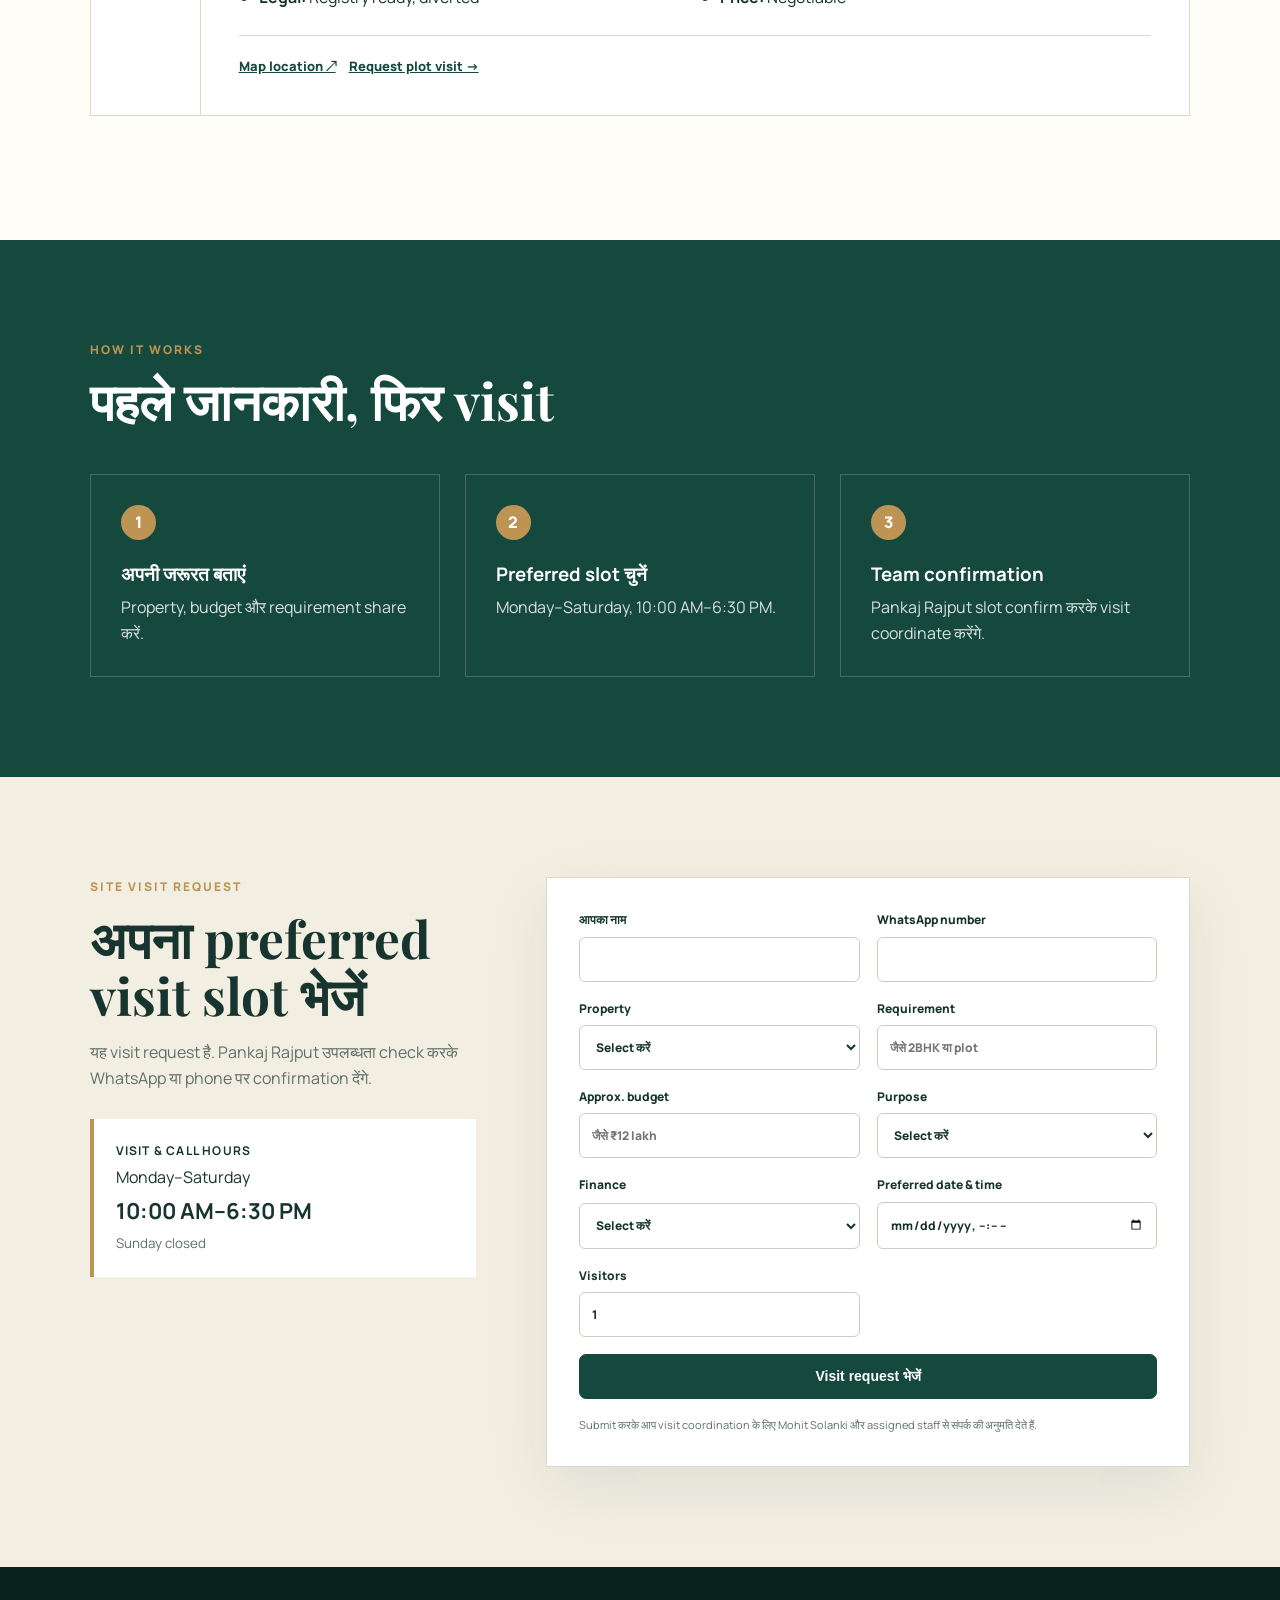
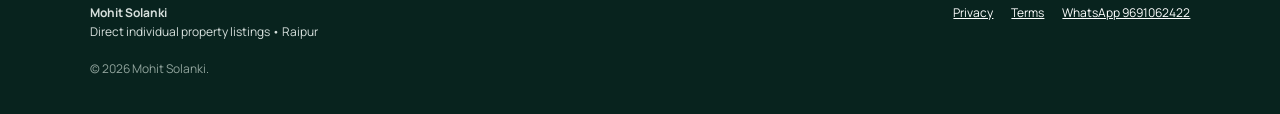
==== commit 907b03de: "Replace property brand with Mohit Solanki" ====
--- a/index.html
+++ b/index.html
@@ -2,13 +2,13 @@
 <html lang="hi">
 <head>
   <meta charset="utf-8"><meta name="viewport" content="width=device-width, initial-scale=1">
-  <meta name="description" content="Mohit Property, Raipur — 5 ready-to-move flats in Bhatagaon and 5 residential plots in Amleshwar. Request a site visit online.">
-  <title>Mohit Property | Raipur Flats & Plots</title>
+  <meta name="description" content="Mohit Solanki, Raipur — 5 ready-to-move flats in Bhatagaon and 5 residential plots in Amleshwar. Request a site visit online.">
+  <title>Mohit Solanki | Raipur Flats & Plots</title>
   <link rel="preconnect" href="https://fonts.googleapis.com"><link rel="preconnect" href="https://fonts.gstatic.com" crossorigin>
-  <link href="https://fonts.googleapis.com/css2?family=Manrope:wght@400;500;600;700;800&family=Playfair+Display:wght@700&display=swap" rel="stylesheet"><link rel="stylesheet" href="styles.css">
+  <link href="https://fonts.googleapis.com/css2?family=Manrope:wght@400;500;600;700;800&family=Playfair+Display:wght@700&display=swap" rel="stylesheet"><link rel="stylesheet" href="styles.css"><style>.staff-confirm{display:inline-block;margin-top:10px;padding:8px 12px;border-radius:5px;background:#176b45;color:#fff;font-weight:800;text-decoration:none}</style>
 </head>
 <body>
-  <header class="topbar"><a class="brand" href="#home"><span class="brand-mark">MP</span><span>Mohit Property<small>Raipur, Chhattisgarh</small></span></a><nav><a href="#properties">Properties</a><a href="#visit">Book visit</a><a class="nav-cta" href="https://wa.me/919691062422?text=Namaste%2C%20mujhe%20property%20details%20chahiye." target="_blank" rel="noopener">WhatsApp</a></nav></header>
+  <header class="topbar"><a class="brand" href="#home"><span class="brand-mark">MS</span><span>Mohit Solanki<small>Raipur, Chhattisgarh</small></span></a><nav><a href="#properties">Properties</a><a href="#visit">Book visit</a><a class="nav-cta" href="https://wa.me/919691062422?text=Namaste%2C%20mujhe%20property%20details%20chahiye." target="_blank" rel="noopener">WhatsApp</a></nav></header>
   <main>
     <section class="hero" id="home"><div class="hero-copy"><p class="eyebrow">DIRECT INDIVIDUAL LISTINGS • RAIPUR</p><h1>Property देखें.<br><em>फिर फैसला करें.</em></h1><p class="lead">Bhatagaon के ready-to-move flats और Amleshwar के residential plots—सीधी जानकारी, सीमित inventory और आसान site visit request.</p><div class="actions"><a class="btn primary" href="#visit">Visit request करें</a><a class="btn secondary" href="#properties">Details देखें</a></div><p class="fineprint">ये builder project listings नहीं हैं. कुल 5 flats और 5 plots की individual listings हैं. Final price और exact availability visit के बाद confirm होगी.</p></div><div class="hero-card"><div><strong>5 flats</strong><span>Bhatagaon · ready to move</span></div><div><strong>5 plots</strong><span>Amleshwar · registry ready</span></div><div><strong>24×7</strong><span>WhatsApp property enquiries</span></div></div></section>
     <section class="properties" id="properties"><div class="section-head"><p class="eyebrow">CURRENT AVAILABILITY</p><h2>दो locations, साफ़ details</h2></div>
@@ -17,14 +17,14 @@
     </section>
     <section class="process"><div class="section-head"><p class="eyebrow">HOW IT WORKS</p><h2>पहले जानकारी, फिर visit</h2></div><div class="steps"><div><span>1</span><h3>अपनी जरूरत बताएं</h3><p>Property, budget और requirement share करें.</p></div><div><span>2</span><h3>Preferred slot चुनें</h3><p>Monday–Saturday, 10:00 AM–6:30 PM.</p></div><div><span>3</span><h3>Team confirmation</h3><p>Pankaj Rajput slot confirm करके visit coordinate करेंगे.</p></div></div></section>
     <section class="visit-section" id="visit"><div class="visit-intro"><p class="eyebrow">SITE VISIT REQUEST</p><h2>अपना preferred visit slot भेजें</h2><p>यह visit request है. Pankaj Rajput उपलब्धता check करके WhatsApp या phone पर confirmation देंगे.</p><div class="hours"><b>Visit & call hours</b><span>Monday–Saturday</span><strong>10:00 AM–6:30 PM</strong><small>Sunday closed</small></div></div>
-      <form id="visit-form" class="visit-form"><label>आपका नाम<input name="name" required minlength="2" autocomplete="name"></label><label>WhatsApp number<input name="phone" required inputmode="tel" autocomplete="tel" pattern="[0-9 +()-]{10,16}"></label><label>Property<select name="propertyId" required><option value="">Select करें</option><option value="property-bhatagaon">Bhatagaon Flats</option><option value="property-amleshwar">Amleshwar Plots</option></select></label><label>Requirement<input name="requirement" placeholder="जैसे 2BHK या plot"></label><label>Approx. budget<input name="budget" placeholder="जैसे ₹12 lakh"></label><label>Purpose<select name="purpose"><option value="">Select करें</option><option>Self-use</option><option>Investment</option></select></label><label>Finance<select name="finance"><option value="">Select करें</option><option>Loan चाहिए</option><option>Self-funded</option><option>अभी तय नहीं</option></select></label><label>Preferred date & time<input name="preferredAt" type="datetime-local" required></label><label>Visitors<input name="visitors" type="number" min="1" max="10" value="1"></label><label class="trap" aria-hidden="true">Website<input name="website" tabindex="-1" autocomplete="off"></label><button class="btn primary" type="submit">Visit request भेजें</button><p class="form-note">Submit करके आप visit coordination के लिए Mohit Property team को contact करने की अनुमति देते हैं.</p><div id="form-status" class="form-status" role="status" aria-live="polite"></div></form>
+      <form id="visit-form" class="visit-form"><label>आपका नाम<input name="name" required minlength="2" autocomplete="name"></label><label>WhatsApp number<input name="phone" required inputmode="tel" autocomplete="tel" pattern="[0-9 +()-]{10,16}"></label><label>Property<select name="propertyId" required><option value="">Select करें</option><option value="property-bhatagaon">Bhatagaon Flats</option><option value="property-amleshwar">Amleshwar Plots</option></select></label><label>Requirement<input name="requirement" placeholder="जैसे 2BHK या plot"></label><label>Approx. budget<input name="budget" placeholder="जैसे ₹12 lakh"></label><label>Purpose<select name="purpose"><option value="">Select करें</option><option>Self-use</option><option>Investment</option></select></label><label>Finance<select name="finance"><option value="">Select करें</option><option>Loan चाहिए</option><option>Self-funded</option><option>अभी तय नहीं</option></select></label><label>Preferred date & time<input name="preferredAt" type="datetime-local" required></label><label>Visitors<input name="visitors" type="number" min="1" max="10" value="1"></label><label class="trap" aria-hidden="true">Website<input name="website" tabindex="-1" autocomplete="off"></label><button class="btn primary" type="submit">Visit request भेजें</button><p class="form-note">Submit करके आप visit coordination के लिए Mohit Solanki और assigned staff से संपर्क की अनुमति देते हैं.</p><div id="form-status" class="form-status" role="status" aria-live="polite"></div></form>
     </section>
   </main>
-  <footer><div><strong>Mohit Property</strong><span>Direct individual property listings • Raipur</span></div><div class="footer-links"><a href="privacy.html">Privacy</a><a href="terms.html">Terms</a><a href="https://wa.me/919691062422" target="_blank" rel="noopener">WhatsApp 9691062422</a></div><p>© 2026 Mohit Property.</p></footer>
+  <footer><div><strong>Mohit Solanki</strong><span>Direct individual property listings • Raipur</span></div><div class="footer-links"><a href="privacy.html">Privacy</a><a href="terms.html">Terms</a><a href="https://wa.me/919691062422" target="_blank" rel="noopener">WhatsApp 9691062422</a></div><p>© 2026 Mohit Solanki.</p></footer>
   <script>
     const form=document.querySelector('#visit-form'),statusBox=document.querySelector('#form-status'),dateInput=form.elements.preferredAt;
     const now=new Date(Date.now()+30*60*1000);now.setMinutes(Math.ceil(now.getMinutes()/15)*15,0,0);dateInput.min=new Date(now.getTime()-now.getTimezoneOffset()*60000).toISOString().slice(0,16);
     document.querySelectorAll('[data-property]').forEach(link=>link.addEventListener('click',()=>{form.elements.propertyId.value=link.dataset.property;}));
-    form.addEventListener('submit',async event=>{event.preventDefault();const button=form.querySelector('button');button.disabled=true;button.textContent='Request save हो रही है…';statusBox.className='form-status';statusBox.textContent='';try{const payload=Object.fromEntries(new FormData(form));payload.preferredAt=new Date(payload.preferredAt).toISOString();const response=await fetch('https://mohit-property-crm-raipur.mohitsolanki.chatgpt.site/api/public/visit-request',{method:'POST',headers:{'content-type':'application/json'},body:JSON.stringify(payload)});const data=await response.json();if(!response.ok)throw new Error(data.error||'Request save नहीं हुई.');statusBox.className='form-status success';statusBox.innerHTML=`<strong>Visit request received.</strong><br>Request ID: ${data.requestId}. Pankaj Rajput slot confirm करने के लिए contact करेंगे.`;form.reset();}catch(error){statusBox.className='form-status error';statusBox.textContent=error.message+' जरूरत हो तो WhatsApp 9691062422 पर message करें.';}finally{button.disabled=false;button.textContent='Visit request भेजें';}});
+    form.addEventListener('submit',async event=>{event.preventDefault();const button=form.querySelector('button');button.disabled=true;button.textContent='Request save हो रही है…';statusBox.className='form-status';statusBox.textContent='';try{const payload=Object.fromEntries(new FormData(form));const localSlot=payload.preferredAt;payload.preferredAt=new Date(payload.preferredAt).toISOString();const response=await fetch('https://mohit-property-crm-raipur.mohitsolanki.chatgpt.site/api/public/visit-request',{method:'POST',headers:{'content-type':'application/json'},body:JSON.stringify(payload)});const data=await response.json();if(!response.ok)throw new Error(data.error||'Request save नहीं हुई.');const property=payload.propertyId==='property-bhatagaon'?'Bhatagaon Flats':'Amleshwar Plots';const summary=`Namaste Pankaj ji,\n\nMeri site visit request CRM mein save ho gayi hai.\nRequest ID: ${data.requestId}\nName: ${payload.name}\nMobile: ${payload.phone}\nProperty: ${property}\nRequirement: ${payload.requirement||'Not specified'}\nBudget: ${payload.budget||'Not specified'}\nPreferred slot: ${localSlot}\nVisitors: ${payload.visitors||1}\n\nKripya slot confirm karein.`;const pankaj=`https://wa.me/917067101282?text=${encodeURIComponent(summary)}`;statusBox.className='form-status success';statusBox.innerHTML=`<strong>Visit request received.</strong><br>Request ID: ${data.requestId}. अब Pankaj Rajput से slot approval लें.<br><a class="staff-confirm" href="${pankaj}" target="_blank" rel="noopener">Pankaj को WhatsApp करें →</a>`;form.reset();}catch(error){statusBox.className='form-status error';statusBox.textContent=error.message+' जरूरत हो तो WhatsApp 9691062422 पर message करें.';}finally{button.disabled=false;button.textContent='Visit request भेजें';}});
   </script>
 </body></html>
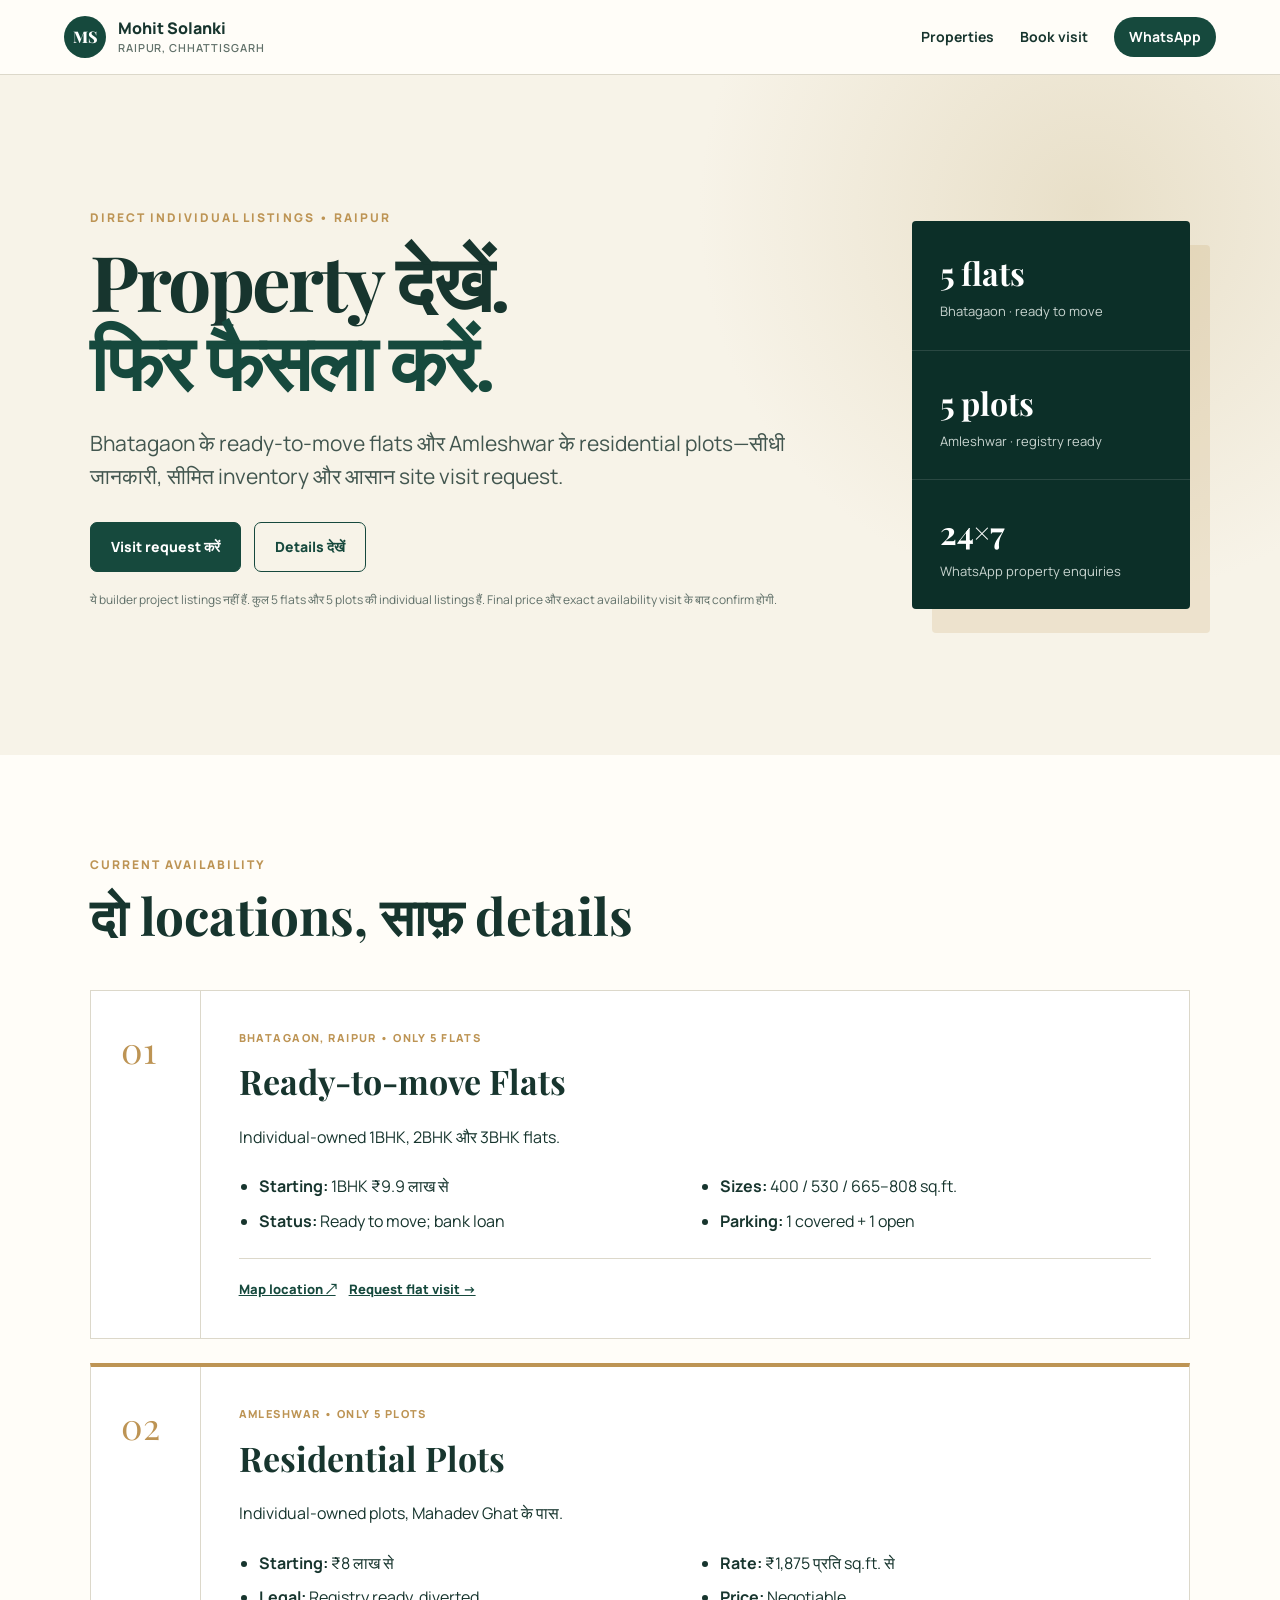
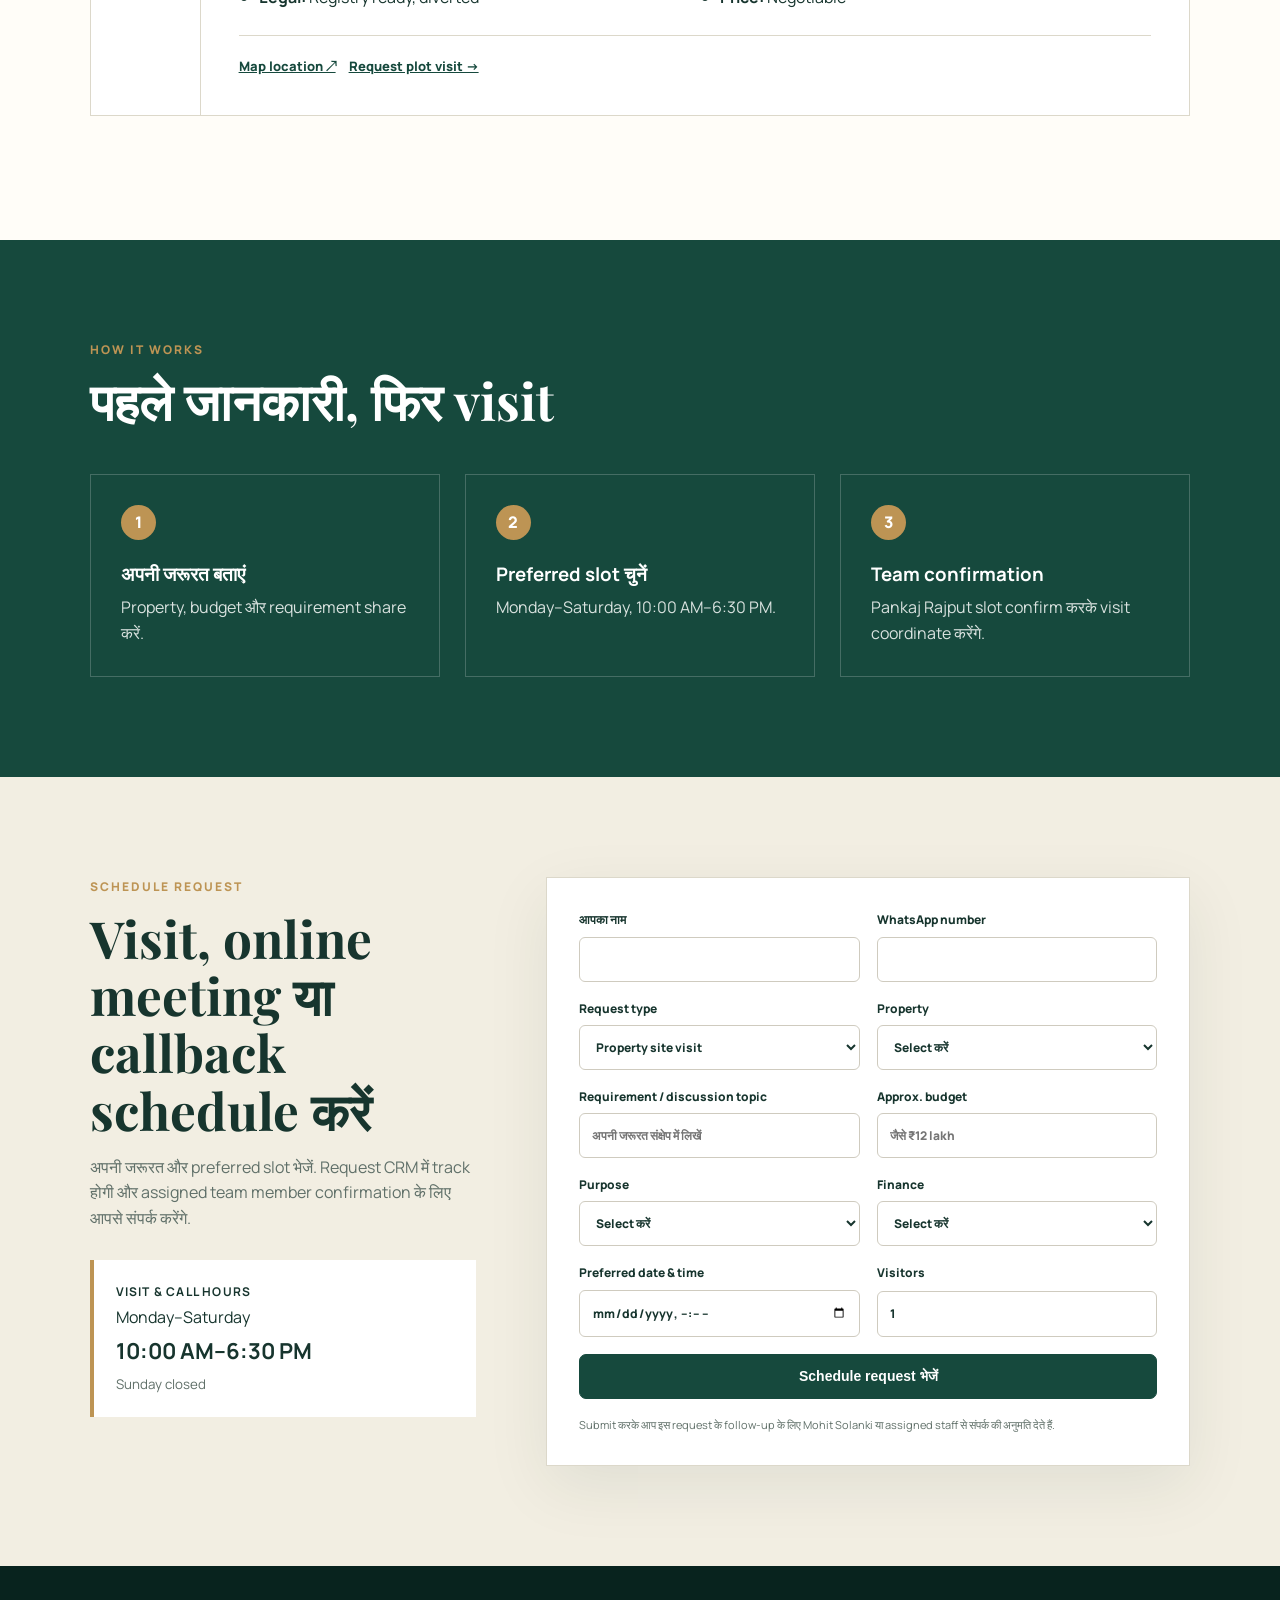
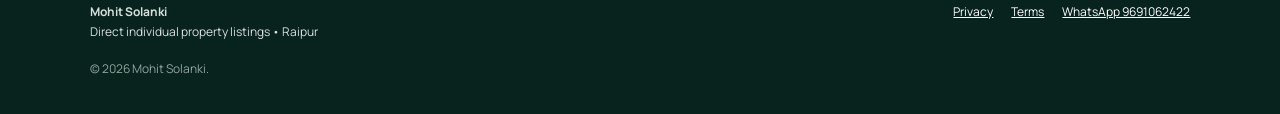
==== commit 7d3a82d8: "Add tracked meeting and callback scheduling" ====
--- a/index.html
+++ b/index.html
@@ -1,30 +1,275 @@
 <!doctype html>
 <html lang="hi">
-<head>
-  <meta charset="utf-8"><meta name="viewport" content="width=device-width, initial-scale=1">
-  <meta name="description" content="Mohit Solanki, Raipur — 5 ready-to-move flats in Bhatagaon and 5 residential plots in Amleshwar. Request a site visit online.">
-  <title>Mohit Solanki | Raipur Flats & Plots</title>
-  <link rel="preconnect" href="https://fonts.googleapis.com"><link rel="preconnect" href="https://fonts.gstatic.com" crossorigin>
-  <link href="https://fonts.googleapis.com/css2?family=Manrope:wght@400;500;600;700;800&family=Playfair+Display:wght@700&display=swap" rel="stylesheet"><link rel="stylesheet" href="styles.css"><style>.staff-confirm{display:inline-block;margin-top:10px;padding:8px 12px;border-radius:5px;background:#176b45;color:#fff;font-weight:800;text-decoration:none}</style>
-</head>
-<body>
-  <header class="topbar"><a class="brand" href="#home"><span class="brand-mark">MS</span><span>Mohit Solanki<small>Raipur, Chhattisgarh</small></span></a><nav><a href="#properties">Properties</a><a href="#visit">Book visit</a><a class="nav-cta" href="https://wa.me/919691062422?text=Namaste%2C%20mujhe%20property%20details%20chahiye." target="_blank" rel="noopener">WhatsApp</a></nav></header>
-  <main>
-    <section class="hero" id="home"><div class="hero-copy"><p class="eyebrow">DIRECT INDIVIDUAL LISTINGS • RAIPUR</p><h1>Property देखें.<br><em>फिर फैसला करें.</em></h1><p class="lead">Bhatagaon के ready-to-move flats और Amleshwar के residential plots—सीधी जानकारी, सीमित inventory और आसान site visit request.</p><div class="actions"><a class="btn primary" href="#visit">Visit request करें</a><a class="btn secondary" href="#properties">Details देखें</a></div><p class="fineprint">ये builder project listings नहीं हैं. कुल 5 flats और 5 plots की individual listings हैं. Final price और exact availability visit के बाद confirm होगी.</p></div><div class="hero-card"><div><strong>5 flats</strong><span>Bhatagaon · ready to move</span></div><div><strong>5 plots</strong><span>Amleshwar · registry ready</span></div><div><strong>24×7</strong><span>WhatsApp property enquiries</span></div></div></section>
-    <section class="properties" id="properties"><div class="section-head"><p class="eyebrow">CURRENT AVAILABILITY</p><h2>दो locations, साफ़ details</h2></div>
-      <article class="property-card"><div class="property-index">01</div><div class="property-content"><p class="location">BHATAGAON, RAIPUR • ONLY 5 FLATS</p><h3>Ready-to-move Flats</h3><p>Individual-owned 1BHK, 2BHK और 3BHK flats.</p><ul><li><b>Starting:</b> 1BHK ₹9.9 लाख से</li><li><b>Sizes:</b> 400 / 530 / 665–808 sq.ft.</li><li><b>Status:</b> Ready to move; bank loan</li><li><b>Parking:</b> 1 covered + 1 open</li></ul><div class="card-actions"><a href="https://maps.app.goo.gl/QeDPmbqixXpA8thv7" target="_blank" rel="noopener">Map location ↗</a><a href="#visit" data-property="property-bhatagaon">Request flat visit →</a></div></div></article>
-      <article class="property-card accent"><div class="property-index">02</div><div class="property-content"><p class="location">AMLESHWAR • ONLY 5 PLOTS</p><h3>Residential Plots</h3><p>Individual-owned plots, Mahadev Ghat के पास.</p><ul><li><b>Starting:</b> ₹8 लाख से</li><li><b>Rate:</b> ₹1,875 प्रति sq.ft. से</li><li><b>Legal:</b> Registry ready, diverted</li><li><b>Price:</b> Negotiable</li></ul><div class="card-actions"><a href="https://maps.app.goo.gl/VsrnzoVqdcRHxfj5A" target="_blank" rel="noopener">Map location ↗</a><a href="#visit" data-property="property-amleshwar">Request plot visit →</a></div></div></article>
-    </section>
-    <section class="process"><div class="section-head"><p class="eyebrow">HOW IT WORKS</p><h2>पहले जानकारी, फिर visit</h2></div><div class="steps"><div><span>1</span><h3>अपनी जरूरत बताएं</h3><p>Property, budget और requirement share करें.</p></div><div><span>2</span><h3>Preferred slot चुनें</h3><p>Monday–Saturday, 10:00 AM–6:30 PM.</p></div><div><span>3</span><h3>Team confirmation</h3><p>Pankaj Rajput slot confirm करके visit coordinate करेंगे.</p></div></div></section>
-    <section class="visit-section" id="visit"><div class="visit-intro"><p class="eyebrow">SITE VISIT REQUEST</p><h2>अपना preferred visit slot भेजें</h2><p>यह visit request है. Pankaj Rajput उपलब्धता check करके WhatsApp या phone पर confirmation देंगे.</p><div class="hours"><b>Visit & call hours</b><span>Monday–Saturday</span><strong>10:00 AM–6:30 PM</strong><small>Sunday closed</small></div></div>
-      <form id="visit-form" class="visit-form"><label>आपका नाम<input name="name" required minlength="2" autocomplete="name"></label><label>WhatsApp number<input name="phone" required inputmode="tel" autocomplete="tel" pattern="[0-9 +()-]{10,16}"></label><label>Property<select name="propertyId" required><option value="">Select करें</option><option value="property-bhatagaon">Bhatagaon Flats</option><option value="property-amleshwar">Amleshwar Plots</option></select></label><label>Requirement<input name="requirement" placeholder="जैसे 2BHK या plot"></label><label>Approx. budget<input name="budget" placeholder="जैसे ₹12 lakh"></label><label>Purpose<select name="purpose"><option value="">Select करें</option><option>Self-use</option><option>Investment</option></select></label><label>Finance<select name="finance"><option value="">Select करें</option><option>Loan चाहिए</option><option>Self-funded</option><option>अभी तय नहीं</option></select></label><label>Preferred date & time<input name="preferredAt" type="datetime-local" required></label><label>Visitors<input name="visitors" type="number" min="1" max="10" value="1"></label><label class="trap" aria-hidden="true">Website<input name="website" tabindex="-1" autocomplete="off"></label><button class="btn primary" type="submit">Visit request भेजें</button><p class="form-note">Submit करके आप visit coordination के लिए Mohit Solanki और assigned staff से संपर्क की अनुमति देते हैं.</p><div id="form-status" class="form-status" role="status" aria-live="polite"></div></form>
-    </section>
-  </main>
-  <footer><div><strong>Mohit Solanki</strong><span>Direct individual property listings • Raipur</span></div><div class="footer-links"><a href="privacy.html">Privacy</a><a href="terms.html">Terms</a><a href="https://wa.me/919691062422" target="_blank" rel="noopener">WhatsApp 9691062422</a></div><p>© 2026 Mohit Solanki.</p></footer>
-  <script>
-    const form=document.querySelector('#visit-form'),statusBox=document.querySelector('#form-status'),dateInput=form.elements.preferredAt;
-    const now=new Date(Date.now()+30*60*1000);now.setMinutes(Math.ceil(now.getMinutes()/15)*15,0,0);dateInput.min=new Date(now.getTime()-now.getTimezoneOffset()*60000).toISOString().slice(0,16);
-    document.querySelectorAll('[data-property]').forEach(link=>link.addEventListener('click',()=>{form.elements.propertyId.value=link.dataset.property;}));
-    form.addEventListener('submit',async event=>{event.preventDefault();const button=form.querySelector('button');button.disabled=true;button.textContent='Request save हो रही है…';statusBox.className='form-status';statusBox.textContent='';try{const payload=Object.fromEntries(new FormData(form));const localSlot=payload.preferredAt;payload.preferredAt=new Date(payload.preferredAt).toISOString();const response=await fetch('https://mohit-property-crm-raipur.mohitsolanki.chatgpt.site/api/public/visit-request',{method:'POST',headers:{'content-type':'application/json'},body:JSON.stringify(payload)});const data=await response.json();if(!response.ok)throw new Error(data.error||'Request save नहीं हुई.');const property=payload.propertyId==='property-bhatagaon'?'Bhatagaon Flats':'Amleshwar Plots';const summary=`Namaste Pankaj ji,\n\nMeri site visit request CRM mein save ho gayi hai.\nRequest ID: ${data.requestId}\nName: ${payload.name}\nMobile: ${payload.phone}\nProperty: ${property}\nRequirement: ${payload.requirement||'Not specified'}\nBudget: ${payload.budget||'Not specified'}\nPreferred slot: ${localSlot}\nVisitors: ${payload.visitors||1}\n\nKripya slot confirm karein.`;const pankaj=`https://wa.me/917067101282?text=${encodeURIComponent(summary)}`;statusBox.className='form-status success';statusBox.innerHTML=`<strong>Visit request received.</strong><br>Request ID: ${data.requestId}. अब Pankaj Rajput से slot approval लें.<br><a class="staff-confirm" href="${pankaj}" target="_blank" rel="noopener">Pankaj को WhatsApp करें →</a>`;form.reset();}catch(error){statusBox.className='form-status error';statusBox.textContent=error.message+' जरूरत हो तो WhatsApp 9691062422 पर message करें.';}finally{button.disabled=false;button.textContent='Visit request भेजें';}});
-  </script>
-</body></html>
+  <head>
+    <meta charset="utf-8" />
+    <meta name="viewport" content="width=device-width, initial-scale=1" />
+    <meta
+      name="description"
+      content="Mohit Solanki, Raipur — 5 ready-to-move flats in Bhatagaon and 5 residential plots in Amleshwar. Request a site visit online."
+    />
+    <title>Mohit Solanki | Raipur Flats & Plots</title>
+    <link rel="preconnect" href="https://fonts.googleapis.com" />
+    <link rel="preconnect" href="https://fonts.gstatic.com" crossorigin />
+    <link
+      href="https://fonts.googleapis.com/css2?family=Manrope:wght@400;500;600;700;800&family=Playfair+Display:wght@700&display=swap"
+      rel="stylesheet"
+    />
+    <link rel="stylesheet" href="styles.css" />
+    <style>
+      .staff-confirm {
+        display: inline-block;
+        margin-top: 10px;
+        padding: 8px 12px;
+        border-radius: 5px;
+        background: #176b45;
+        color: #fff;
+        font-weight: 800;
+        text-decoration: none;
+      }
+    </style>
+  </head>
+  <body>
+    <header class="topbar">
+      <a class="brand" href="#home"
+        ><span class="brand-mark">MS</span
+        ><span>Mohit Solanki<small>Raipur, Chhattisgarh</small></span></a
+      >
+      <nav>
+        <a href="#properties">Properties</a><a href="#visit">Book visit</a
+        ><a
+          class="nav-cta"
+          href="https://wa.me/919691062422?text=Namaste%2C%20mujhe%20property%20details%20chahiye."
+          target="_blank"
+          rel="noopener"
+          >WhatsApp</a
+        >
+      </nav>
+    </header>
+    <main>
+      <section class="hero" id="home">
+        <div class="hero-copy">
+          <p class="eyebrow">DIRECT INDIVIDUAL LISTINGS • RAIPUR</p>
+          <h1>Property देखें.<br /><em>फिर फैसला करें.</em></h1>
+          <p class="lead">
+            Bhatagaon के ready-to-move flats और Amleshwar के residential plots—सीधी जानकारी, सीमित
+            inventory और आसान site visit request.
+          </p>
+          <div class="actions">
+            <a class="btn primary" href="#visit">Visit request करें</a
+            ><a class="btn secondary" href="#properties">Details देखें</a>
+          </div>
+          <p class="fineprint">
+            ये builder project listings नहीं हैं. कुल 5 flats और 5 plots की individual listings हैं.
+            Final price और exact availability visit के बाद confirm होगी.
+          </p>
+        </div>
+        <div class="hero-card">
+          <div><strong>5 flats</strong><span>Bhatagaon · ready to move</span></div>
+          <div><strong>5 plots</strong><span>Amleshwar · registry ready</span></div>
+          <div><strong>24×7</strong><span>WhatsApp property enquiries</span></div>
+        </div>
+      </section>
+      <section class="properties" id="properties">
+        <div class="section-head">
+          <p class="eyebrow">CURRENT AVAILABILITY</p>
+          <h2>दो locations, साफ़ details</h2>
+        </div>
+        <article class="property-card">
+          <div class="property-index">01</div>
+          <div class="property-content">
+            <p class="location">BHATAGAON, RAIPUR • ONLY 5 FLATS</p>
+            <h3>Ready-to-move Flats</h3>
+            <p>Individual-owned 1BHK, 2BHK और 3BHK flats.</p>
+            <ul>
+              <li><b>Starting:</b> 1BHK ₹9.9 लाख से</li>
+              <li><b>Sizes:</b> 400 / 530 / 665–808 sq.ft.</li>
+              <li><b>Status:</b> Ready to move; bank loan</li>
+              <li><b>Parking:</b> 1 covered + 1 open</li>
+            </ul>
+            <div class="card-actions">
+              <a href="https://maps.app.goo.gl/QeDPmbqixXpA8thv7" target="_blank" rel="noopener"
+                >Map location ↗</a
+              ><a href="#visit" data-property="property-bhatagaon">Request flat visit →</a>
+            </div>
+          </div>
+        </article>
+        <article class="property-card accent">
+          <div class="property-index">02</div>
+          <div class="property-content">
+            <p class="location">AMLESHWAR • ONLY 5 PLOTS</p>
+            <h3>Residential Plots</h3>
+            <p>Individual-owned plots, Mahadev Ghat के पास.</p>
+            <ul>
+              <li><b>Starting:</b> ₹8 लाख से</li>
+              <li><b>Rate:</b> ₹1,875 प्रति sq.ft. से</li>
+              <li><b>Legal:</b> Registry ready, diverted</li>
+              <li><b>Price:</b> Negotiable</li>
+            </ul>
+            <div class="card-actions">
+              <a href="https://maps.app.goo.gl/VsrnzoVqdcRHxfj5A" target="_blank" rel="noopener"
+                >Map location ↗</a
+              ><a href="#visit" data-property="property-amleshwar">Request plot visit →</a>
+            </div>
+          </div>
+        </article>
+      </section>
+      <section class="process">
+        <div class="section-head">
+          <p class="eyebrow">HOW IT WORKS</p>
+          <h2>पहले जानकारी, फिर visit</h2>
+        </div>
+        <div class="steps">
+          <div>
+            <span>1</span>
+            <h3>अपनी जरूरत बताएं</h3>
+            <p>Property, budget और requirement share करें.</p>
+          </div>
+          <div>
+            <span>2</span>
+            <h3>Preferred slot चुनें</h3>
+            <p>Monday–Saturday, 10:00 AM–6:30 PM.</p>
+          </div>
+          <div>
+            <span>3</span>
+            <h3>Team confirmation</h3>
+            <p>Pankaj Rajput slot confirm करके visit coordinate करेंगे.</p>
+          </div>
+        </div>
+      </section>
+      <section class="visit-section" id="visit">
+        <div class="visit-intro">
+          <p class="eyebrow">SCHEDULE REQUEST</p>
+          <h2>Visit, online meeting या callback schedule करें</h2>
+          <p>
+            अपनी जरूरत और preferred slot भेजें. Request CRM में track होगी और assigned team member
+            confirmation के लिए आपसे संपर्क करेंगे.
+          </p>
+          <div class="hours">
+            <b>Visit & call hours</b><span>Monday–Saturday</span><strong>10:00 AM–6:30 PM</strong
+            ><small>Sunday closed</small>
+          </div>
+        </div>
+        <form id="visit-form" class="visit-form">
+          <label>आपका नाम<input name="name" required minlength="2" autocomplete="name" /></label
+          ><label
+            >WhatsApp number<input
+              name="phone"
+              required
+              inputmode="tel"
+              autocomplete="tel"
+              pattern="[0-9 +()-]{10,16}" /></label
+          ><label
+            >Request type<select name="requestType" required>
+              <option value="site-visit">Property site visit</option>
+              <option value="architecture-meeting">Online architecture meeting</option>
+              <option value="callback">Scheduled callback</option>
+            </select></label
+          ><label
+            id="property-field">Property<select name="propertyId" required>
+              <option value="">Select करें</option>
+              <option value="property-bhatagaon">Bhatagaon Flats</option>
+              <option value="property-amleshwar">Amleshwar Plots</option>
+            </select></label
+          ><label>Requirement / discussion topic<input name="requirement" placeholder="अपनी जरूरत संक्षेप में लिखें" /></label
+          ><label id="budget-field">Approx. budget<input name="budget" placeholder="जैसे ₹12 lakh" /></label
+          ><label id="purpose-field"
+            >Purpose<select name="purpose">
+              <option value="">Select करें</option>
+              <option>Self-use</option>
+              <option>Investment</option>
+            </select></label
+          ><label id="finance-field"
+            >Finance<select name="finance">
+              <option value="">Select करें</option>
+              <option>Loan चाहिए</option>
+              <option>Self-funded</option>
+              <option>अभी तय नहीं</option>
+            </select></label
+          ><label
+            >Preferred date & time<input name="preferredAt" type="datetime-local" required /></label
+          ><label id="visitors-field">Visitors<input name="visitors" type="number" min="1" max="10" value="1" /></label
+          ><label class="trap" aria-hidden="true"
+            >Website<input name="website" tabindex="-1" autocomplete="off" /></label
+          ><button class="btn primary" type="submit">Schedule request भेजें</button>
+          <p class="form-note">
+            Submit करके आप इस request के follow-up के लिए Mohit Solanki या assigned staff से संपर्क
+            की अनुमति देते हैं.
+          </p>
+          <div id="form-status" class="form-status" role="status" aria-live="polite"></div>
+        </form>
+      </section>
+    </main>
+    <footer>
+      <div>
+        <strong>Mohit Solanki</strong><span>Direct individual property listings • Raipur</span>
+      </div>
+      <div class="footer-links">
+        <a href="privacy.html">Privacy</a><a href="terms.html">Terms</a
+        ><a href="https://wa.me/919691062422" target="_blank" rel="noopener">WhatsApp 9691062422</a>
+      </div>
+      <p>© 2026 Mohit Solanki.</p>
+    </footer>
+    <script>
+      const form = document.querySelector("#visit-form"),
+        statusBox = document.querySelector("#form-status"),
+        dateInput = form.elements.preferredAt;
+      const now = new Date(Date.now() + 30 * 60 * 1000);
+      now.setMinutes(Math.ceil(now.getMinutes() / 15) * 15, 0, 0);
+      dateInput.min = new Date(now.getTime() - now.getTimezoneOffset() * 60000)
+        .toISOString()
+        .slice(0, 16);
+      document.querySelectorAll("[data-property]").forEach((link) =>
+        link.addEventListener("click", () => {
+          form.elements.requestType.value = "site-visit";
+          form.elements.propertyId.value = link.dataset.property;
+          updateRequestFields();
+        }),
+      );
+      function updateRequestFields() {
+        const isVisit = form.elements.requestType.value === "site-visit";
+        ["property-field", "budget-field", "purpose-field", "finance-field", "visitors-field"].forEach(
+          (id) => {
+            document.querySelector(`#${id}`).hidden = !isVisit;
+          },
+        );
+        form.elements.propertyId.required = isVisit;
+        if (!isVisit) form.elements.propertyId.value = "";
+      }
+      form.elements.requestType.addEventListener("change", updateRequestFields);
+      updateRequestFields();
+      form.addEventListener("submit", async (event) => {
+        event.preventDefault();
+        const button = form.querySelector("button");
+        button.disabled = true;
+        button.textContent = "Request save हो रही है…";
+        statusBox.className = "form-status";
+        statusBox.textContent = "";
+        try {
+          const payload = Object.fromEntries(new FormData(form));
+          payload.preferredAt = new Date(payload.preferredAt).toISOString();
+          const response = await fetch(
+            "https://mohit-property-crm-raipur.mohitsolanki.chatgpt.site/api/public/visit-request",
+            {
+              method: "POST",
+              headers: { "content-type": "application/json" },
+              body: JSON.stringify(payload),
+            },
+          );
+          const data = await response.json();
+          if (!response.ok) throw new Error(data.error || "Request save नहीं हुई.");
+          statusBox.className = "form-status success";
+          statusBox.innerHTML = `<strong>Schedule request received and tracking started.</strong><br>Request ID: ${data.requestId}. ${data.assignee} आपके दिए गए number पर slot confirm करेंगे.`;
+          form.reset();
+          updateRequestFields();
+        } catch (error) {
+          statusBox.className = "form-status error";
+          statusBox.textContent =
+            error.message + " जरूरत हो तो WhatsApp 9691062422 पर message करें.";
+        } finally {
+          button.disabled = false;
+          button.textContent = "Schedule request भेजें";
+        }
+      });
+    </script>
+  </body>
+</html>
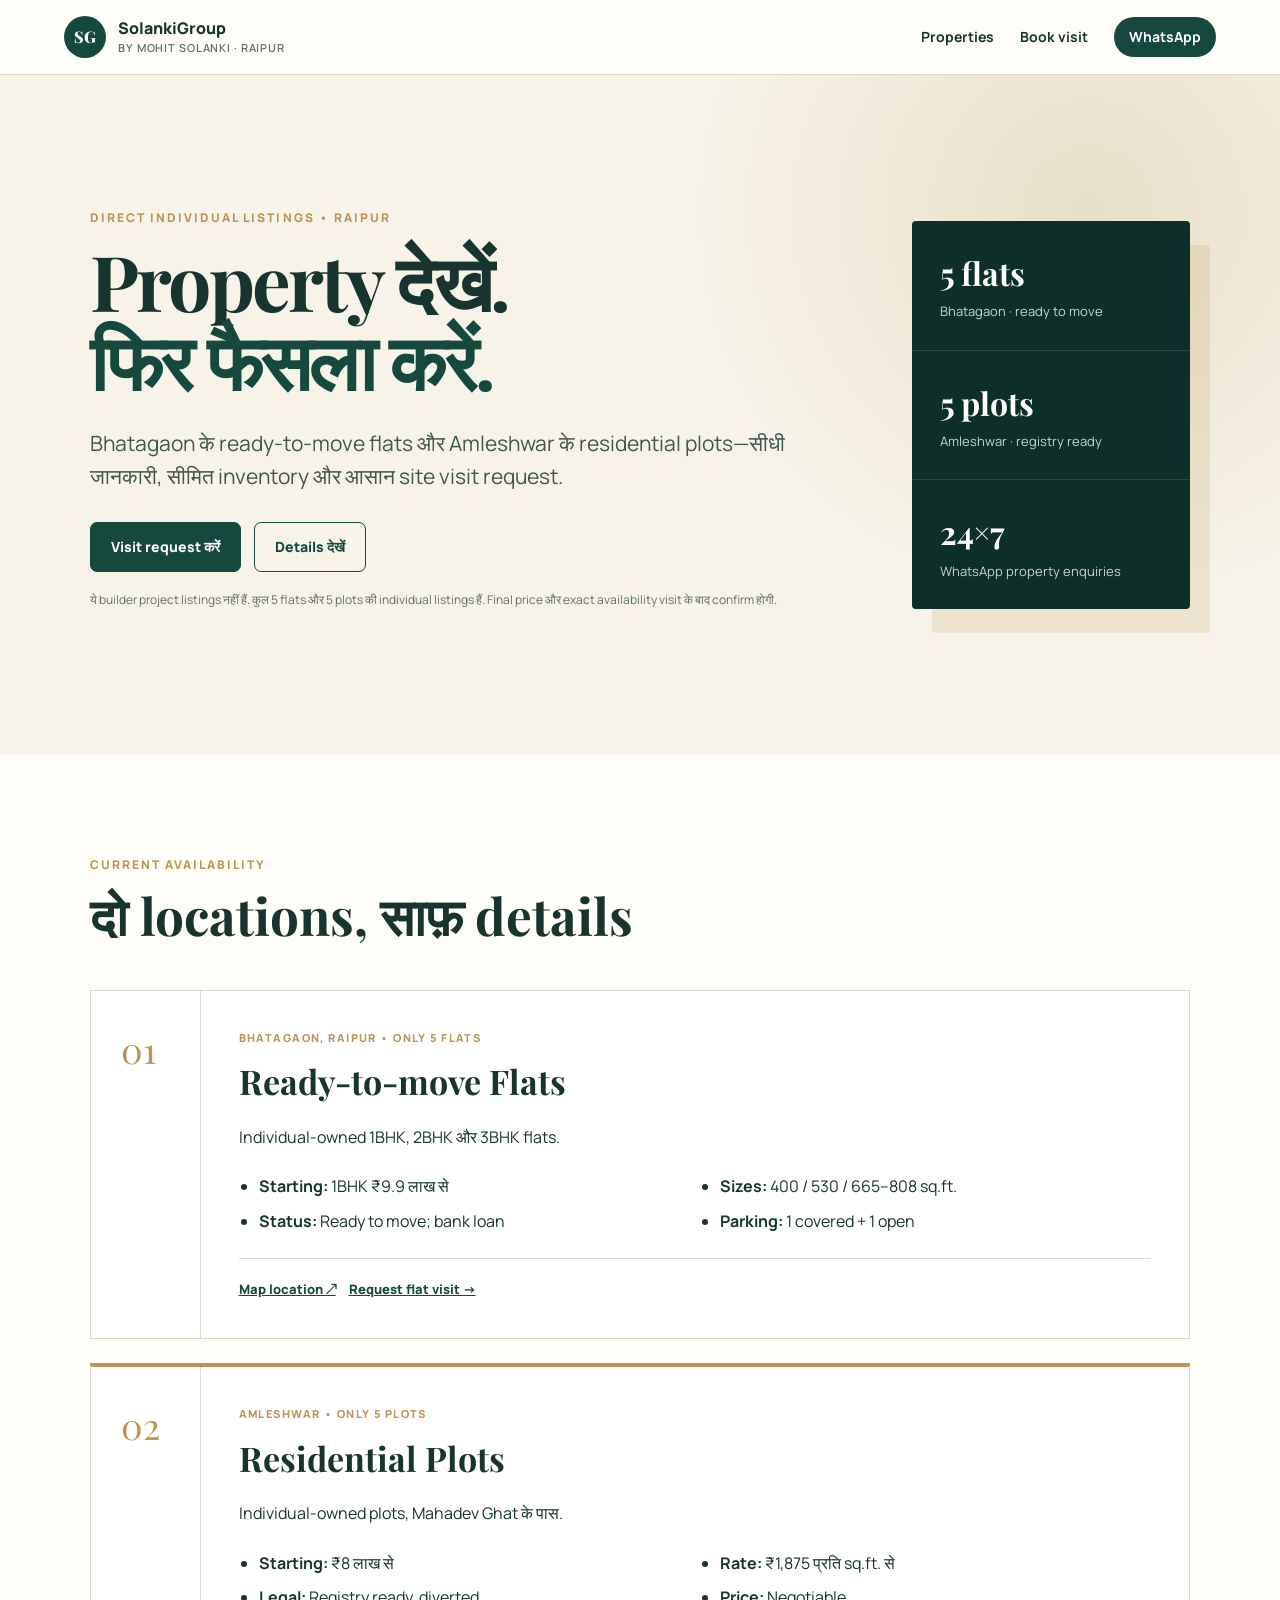
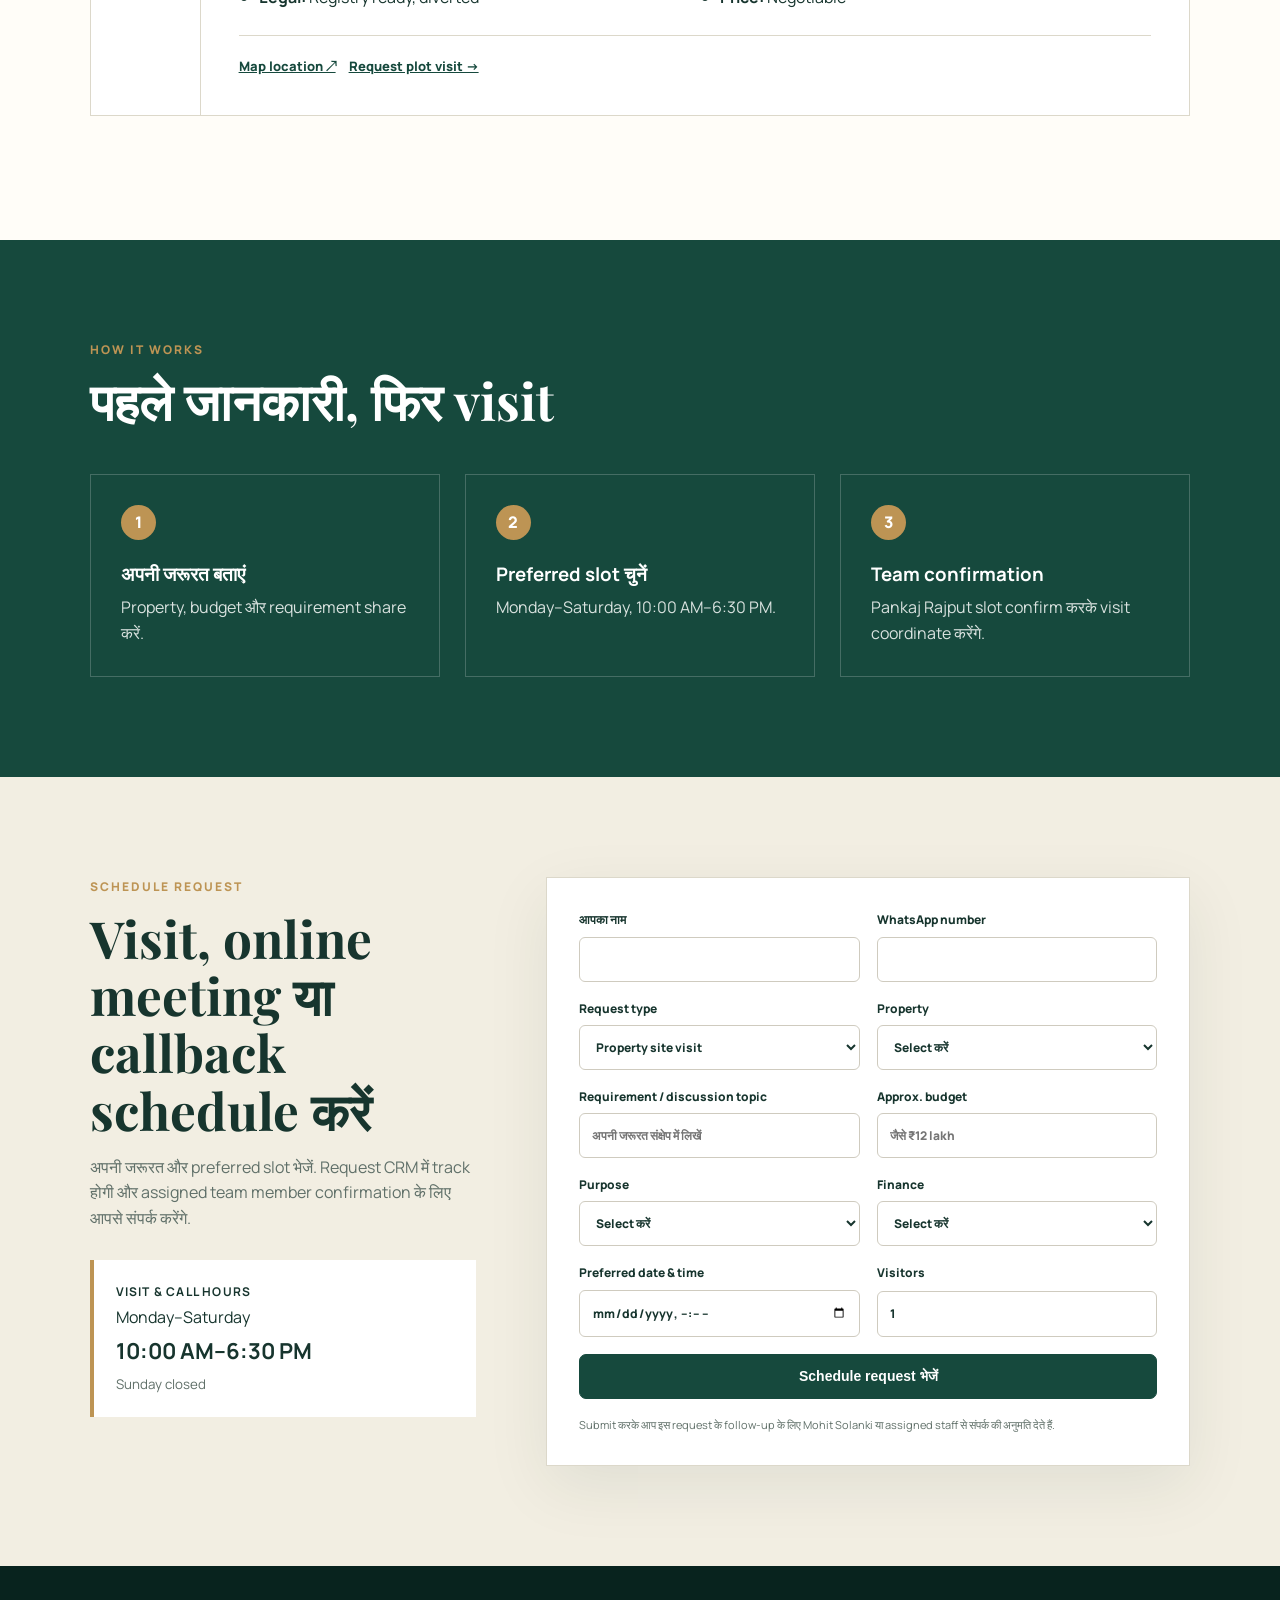
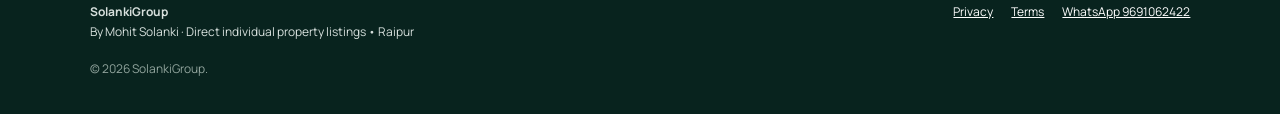
==== commit b732b7a9: "Rebrand client portal as SolankiGroup" ====
--- a/index.html
+++ b/index.html
@@ -5,9 +5,9 @@
     <meta name="viewport" content="width=device-width, initial-scale=1" />
     <meta
       name="description"
-      content="Mohit Solanki, Raipur — 5 ready-to-move flats in Bhatagaon and 5 residential plots in Amleshwar. Request a site visit online."
+      content="SolankiGroup by Mohit Solanki — Raipur property visits, online architecture meetings and scheduled callbacks."
     />
-    <title>Mohit Solanki | Raipur Flats & Plots</title>
+    <title>SolankiGroup | Property & Architecture</title>
     <link rel="preconnect" href="https://fonts.googleapis.com" />
     <link rel="preconnect" href="https://fonts.gstatic.com" crossorigin />
     <link
@@ -31,8 +31,8 @@
   <body>
     <header class="topbar">
       <a class="brand" href="#home"
-        ><span class="brand-mark">MS</span
-        ><span>Mohit Solanki<small>Raipur, Chhattisgarh</small></span></a
+        ><span class="brand-mark">SG</span
+        ><span>SolankiGroup<small>By Mohit Solanki · Raipur</small></span></a
       >
       <nav>
         <a href="#properties">Properties</a><a href="#visit">Book visit</a
@@ -201,13 +201,13 @@
     </main>
     <footer>
       <div>
-        <strong>Mohit Solanki</strong><span>Direct individual property listings • Raipur</span>
+        <strong>SolankiGroup</strong><span>By Mohit Solanki · Direct individual property listings • Raipur</span>
       </div>
       <div class="footer-links">
         <a href="privacy.html">Privacy</a><a href="terms.html">Terms</a
         ><a href="https://wa.me/919691062422" target="_blank" rel="noopener">WhatsApp 9691062422</a>
       </div>
-      <p>© 2026 Mohit Solanki.</p>
+      <p>© 2026 SolankiGroup.</p>
     </footer>
     <script>
       const form = document.querySelector("#visit-form"),
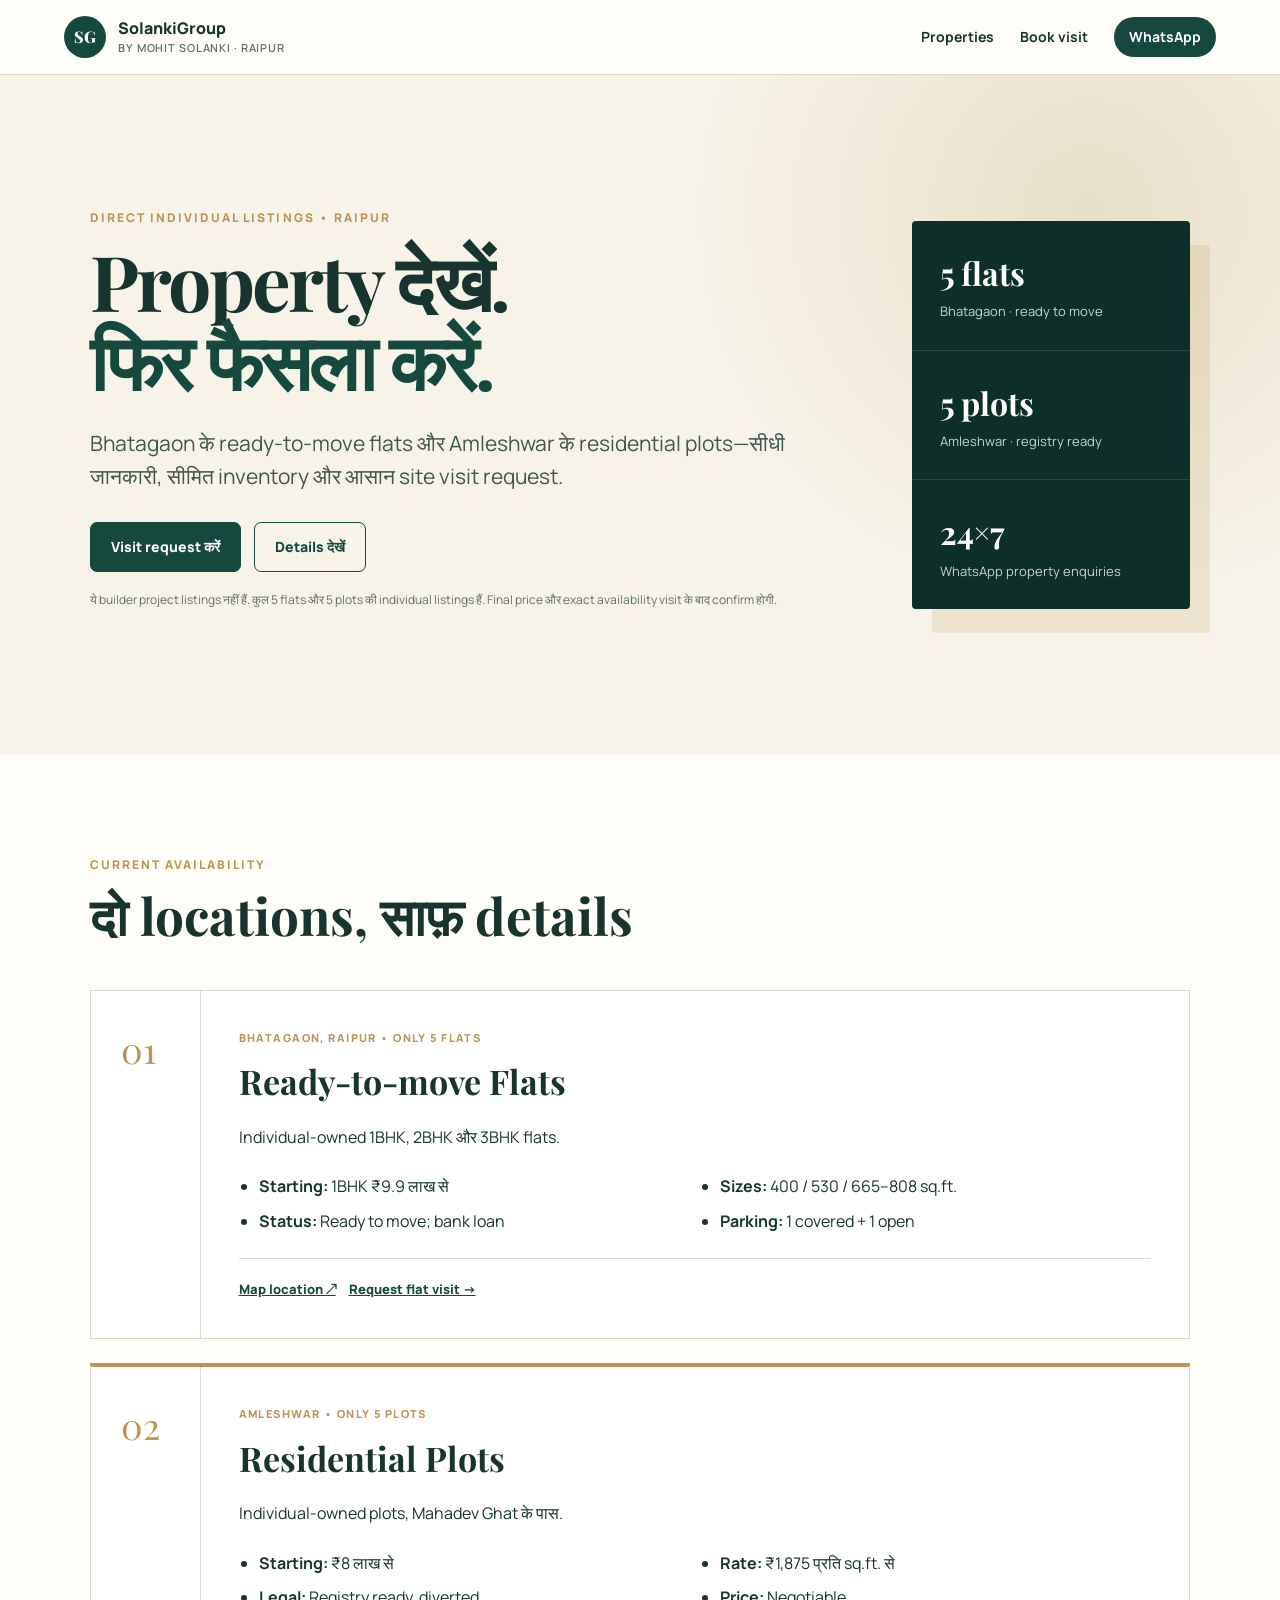
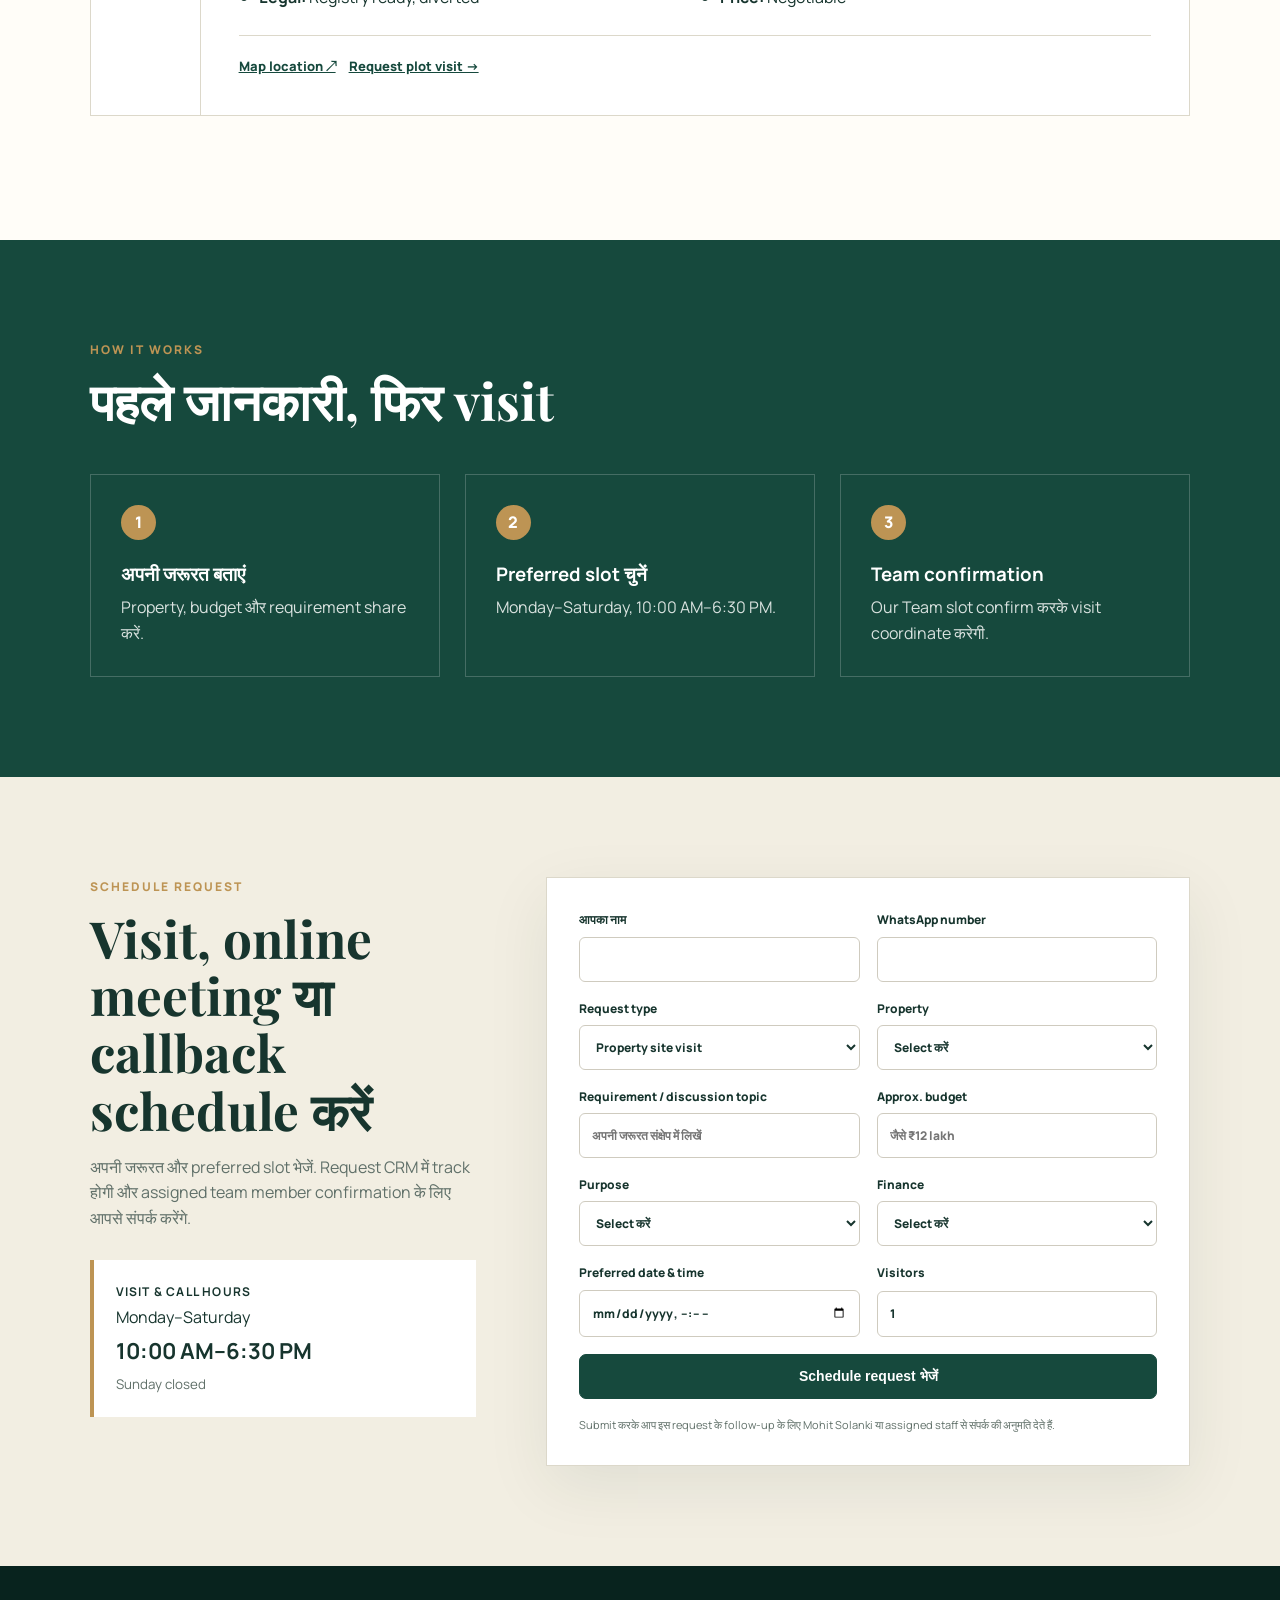
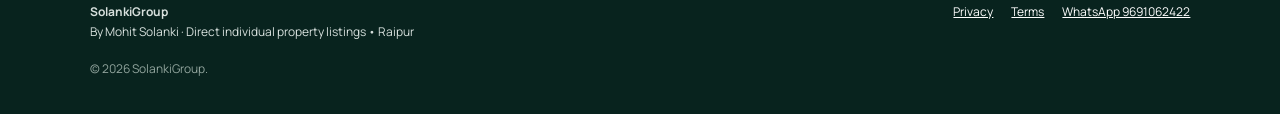
==== commit 542d26dd: "Use Our Team in client-facing schedule messages" ====
--- a/index.html
+++ b/index.html
@@ -132,7 +132,7 @@
           <div>
             <span>3</span>
             <h3>Team confirmation</h3>
-            <p>Pankaj Rajput slot confirm करके visit coordinate करेंगे.</p>
+            <p>Our Team slot confirm करके visit coordinate करेगी.</p>
           </div>
         </div>
       </section>
@@ -258,7 +258,10 @@
           const data = await response.json();
           if (!response.ok) throw new Error(data.error || "Request save नहीं हुई.");
           statusBox.className = "form-status success";
-          statusBox.innerHTML = `<strong>Schedule request received and tracking started.</strong><br>Request ID: ${data.requestId}. ${data.assignee} आपके दिए गए number पर slot confirm करेंगे.`;
+          statusBox.replaceChildren();
+          const heading = document.createElement('strong');
+          heading.textContent = 'Schedule request received and tracking started.';
+          statusBox.append(heading, document.createElement('br'), `Request ID: ${data.requestId}. Our Team आपके दिए गए number पर slot confirm करेगी.`);
           form.reset();
           updateRequestFields();
         } catch (error) {
